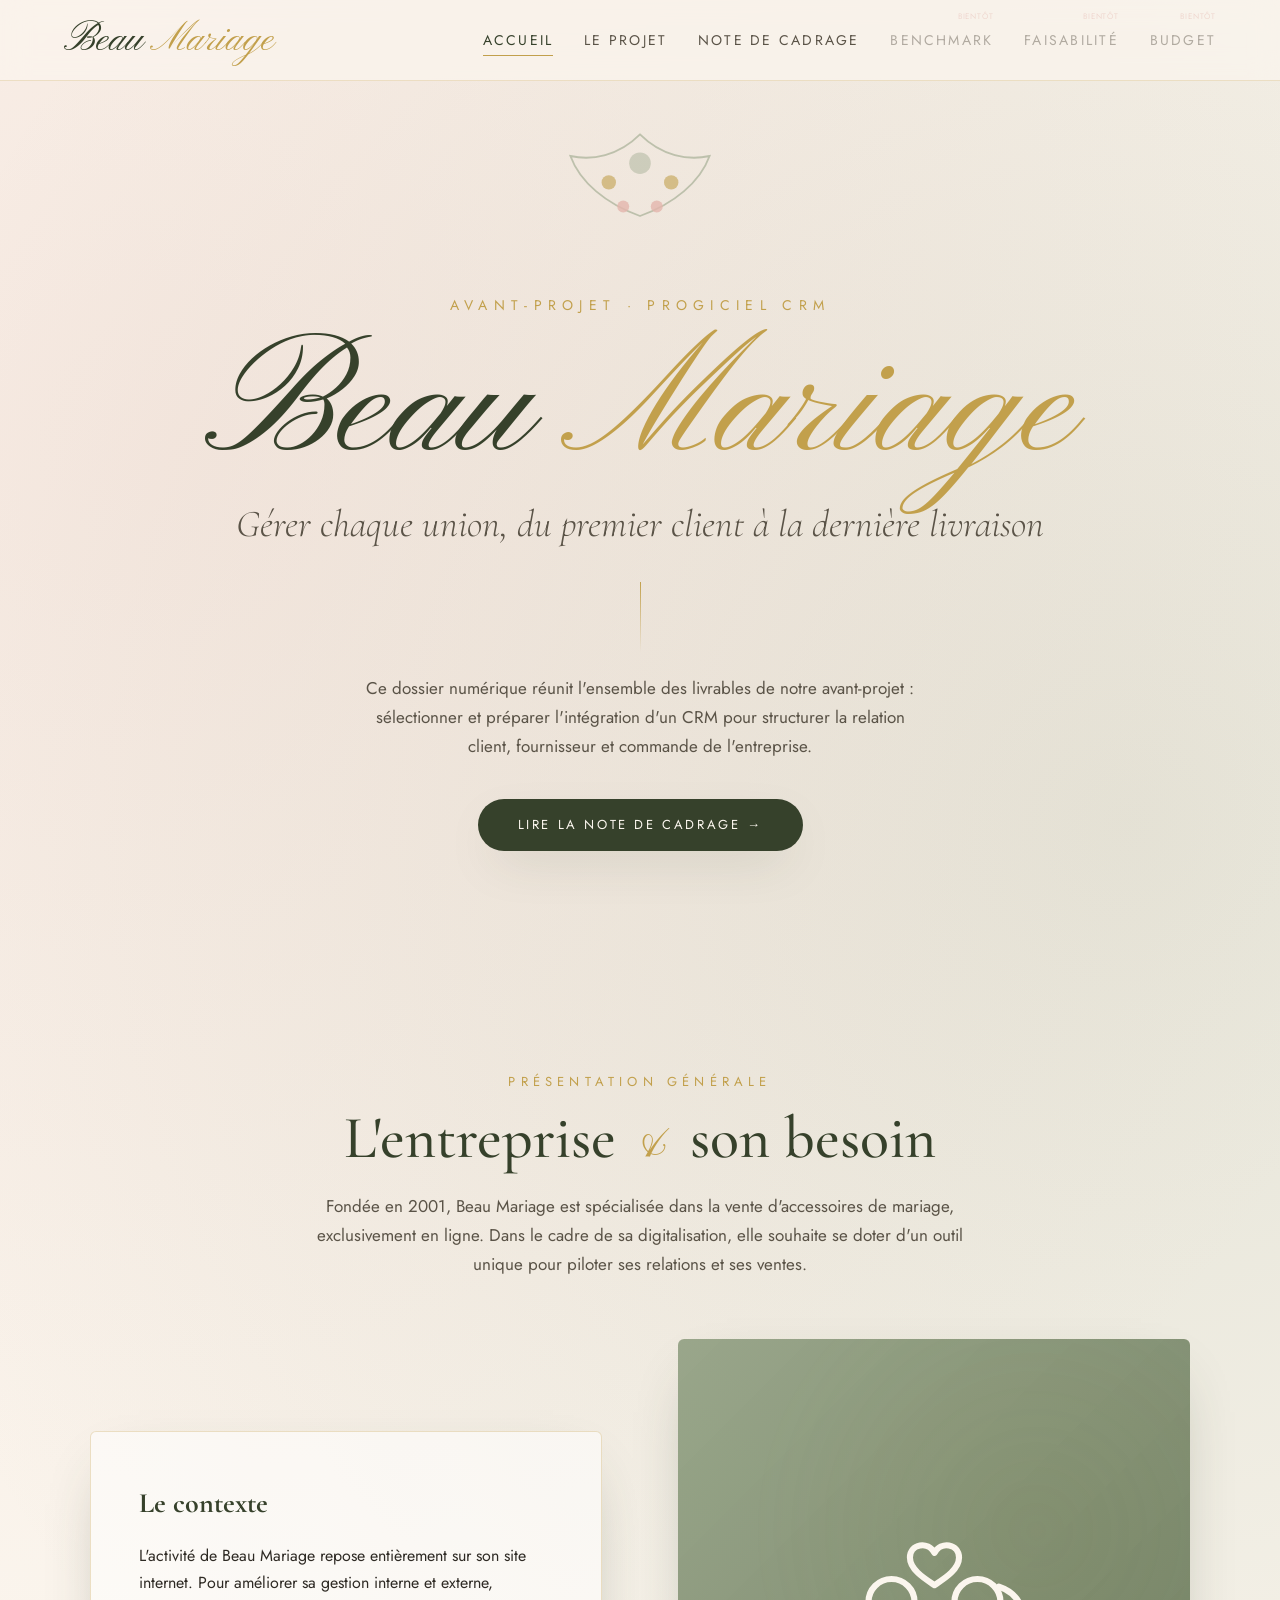
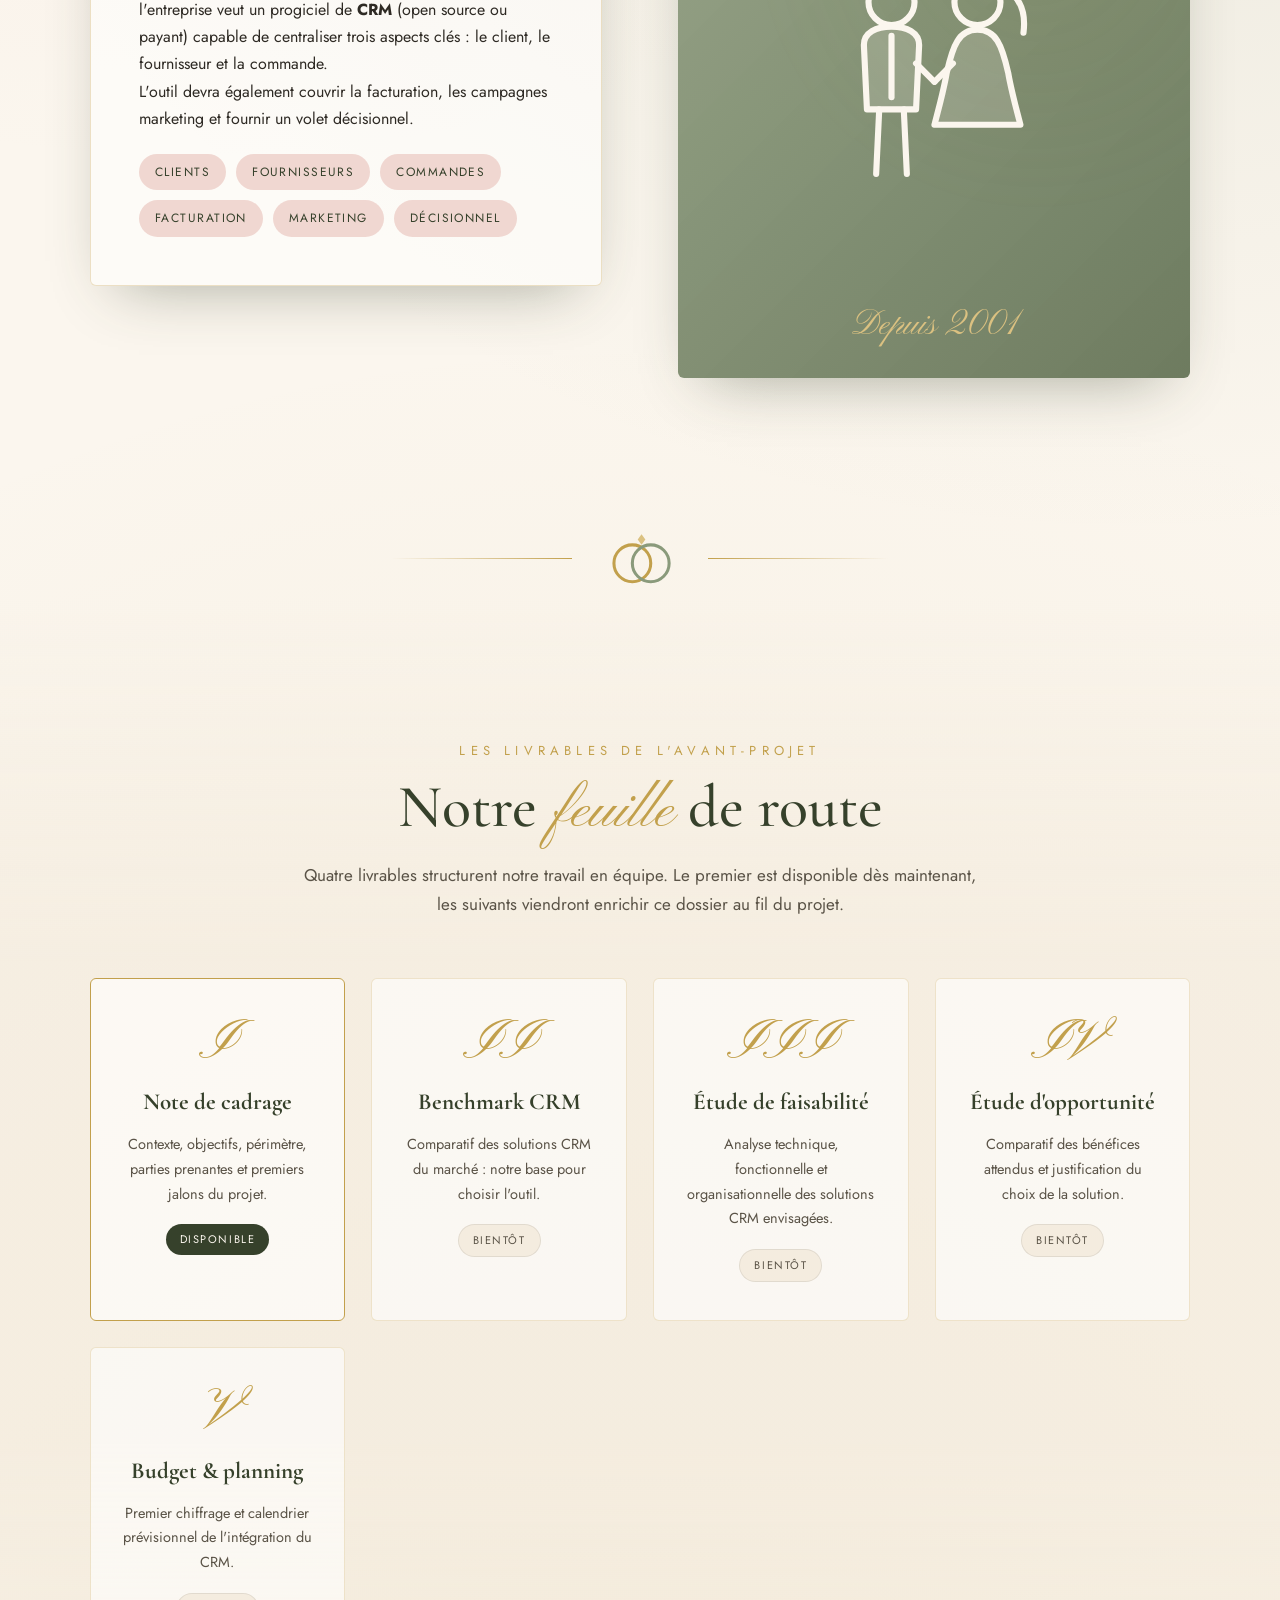
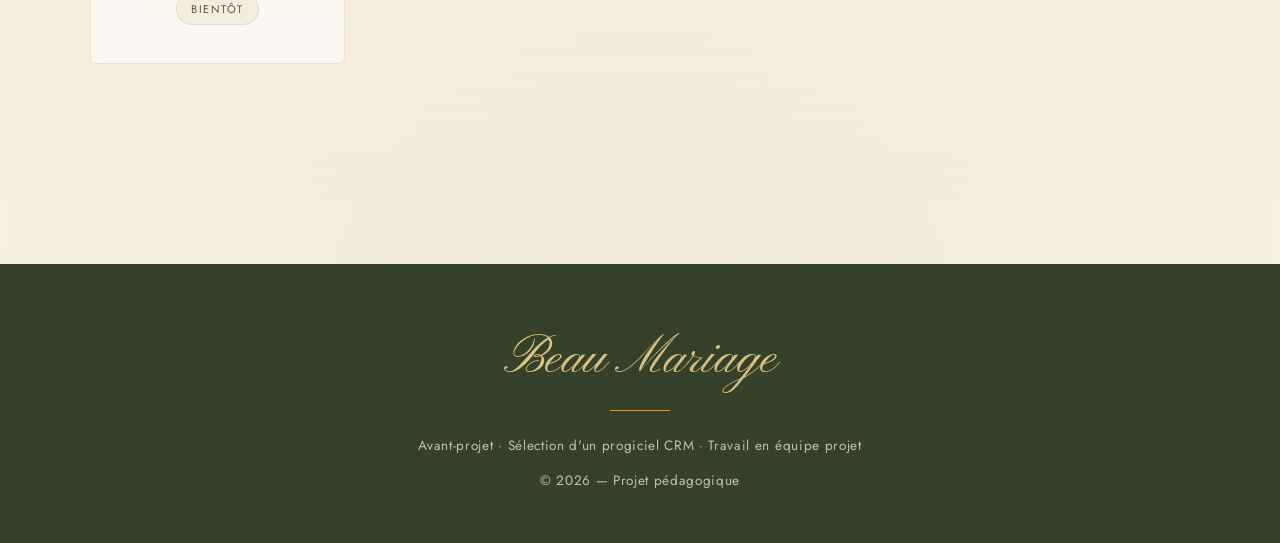
==== index.html @ cc1f0c51 "Update index.html" ====
<!DOCTYPE html>
<html lang="fr">
<head>
  <meta charset="UTF-8">
  <meta name="viewport" content="width=device-width, initial-scale=1.0">
  <title>Beau Mariage — Avant-projet CRM</title>
  <meta name="description" content="Avant-projet : sélection d'un progiciel CRM pour Beau Mariage, entreprise de vente d'accessoires de mariage.">

  <!-- Polices -->
  <link rel="preconnect" href="https://fonts.googleapis.com">
  <link rel="preconnect" href="https://fonts.gstatic.com" crossorigin>
  <link href="https://fonts.googleapis.com/css2?family=Cormorant+Garamond:ital,wght@0,400;0,500;1,300;1,400&family=Jost:wght@300;400;500&family=Pinyon+Script&display=swap" rel="stylesheet">

  <script>document.documentElement.className="js";</script>
  <link rel="stylesheet" href="style.css">
</head>
<body>

  <!-- Pétales animés -->
  <div id="petals" aria-hidden="true"></div>

  <!-- Navigation -->
  <nav class="nav">
    <a href="index.html" class="nav__logo">Beau <span>Mariage</span></a>
    <button class="nav__burger" aria-label="Menu"><span></span><span></span><span></span></button>
    <ul class="nav__links">
      <li><a href="index.html" class="is-active">Accueil</a></li>
      <li><a href="#projet">Le projet</a></li>
      <li><a href="note-de-cadrage.html">Note de cadrage</a></li>
      <li><a href="#" class="soon">Benchmark</a></li>
      <li><a href="#" class="soon">Faisabilité</a></li>
      <li><a href="#" class="soon">Budget</a></li>
    </ul>
  </nav>

  <!-- HERO -->
  <header class="hero">
    <!-- Couronne florale décorative -->
    <svg class="hero__ornament reveal-up" style="animation-delay:.05s" viewBox="0 0 200 120" fill="none" xmlns="http://www.w3.org/2000/svg" aria-hidden="true">
      <path d="M100 12c-18 18-40 22-58 18 8 22 30 40 58 50 28-10 50-28 58-50-18 4-40 0-58-18Z" stroke="currentColor" stroke-width="1.5" fill="none" opacity=".5"/>
      <circle cx="100" cy="36" r="9" fill="currentColor" opacity=".35"/>
      <circle cx="74" cy="52" r="6" fill="#C2A04C" opacity=".6"/>
      <circle cx="126" cy="52" r="6" fill="#C2A04C" opacity=".6"/>
      <circle cx="86" cy="72" r="5" fill="#E3B5AD" opacity=".8"/>
      <circle cx="114" cy="72" r="5" fill="#E3B5AD" opacity=".8"/>
    </svg>

    <p class="hero__eyebrow reveal-up" style="animation-delay:.15s">Avant-projet · Progiciel CRM</p>
    <h1 class="hero__title reveal-up" style="animation-delay:.25s">Beau <em>Mariage</em></h1>
    <p class="hero__sub reveal-up" style="animation-delay:.4s">Gérer chaque union, du premier client à la dernière livraison</p>
    <div class="hero__line reveal-up" style="animation-delay:.5s"></div>
    <p class="hero__desc reveal-up" style="animation-delay:.6s">
      Ce dossier numérique réunit l'ensemble des livrables de notre avant-projet : sélectionner et préparer
      l'intégration d'un CRM pour structurer la relation client, fournisseur et commande de l'entreprise.
    </p>
    <a href="note-de-cadrage.html" class="hero__cta reveal-up" style="animation-delay:.72s">Lire la note de cadrage →</a>
  </header>

  <!-- LE PROJET -->
  <section class="section" id="projet">
    <p class="section__label fade">Présentation générale</p>
    <h2 class="section__title fade">L'entreprise <em>&amp;</em> son besoin</h2>
    <p class="section__intro fade">
      Fondée en 2001, Beau Mariage est spécialisée dans la vente d'accessoires de mariage,
      exclusivement en ligne. Dans le cadre de sa digitalisation, elle souhaite se doter d'un outil
      unique pour piloter ses relations et ses ventes.
    </p>

    <div class="about">
      <div class="about__card fade">
        <h3>Le contexte</h3>
        <p>
          L'activité de Beau Mariage repose entièrement sur son site internet. Pour améliorer sa gestion
          interne et externe, l'entreprise veut un progiciel de <strong>CRM</strong> (open source ou payant)
          capable de centraliser trois aspects clés : le client, le fournisseur et la commande.
        </p>
        <p>
          L'outil devra également couvrir la facturation, les campagnes marketing et fournir un volet décisionnel.
        </p>
        <div class="about__pills">
          <span>Clients</span><span>Fournisseurs</span><span>Commandes</span>
          <span>Facturation</span><span>Marketing</span><span>Décisionnel</span>
        </div>
      </div>

      <div class="about__figure fade" aria-hidden="true">
       <svg class="couple" viewBox="0 0 100 95" xmlns="http://www.w3.org/2000/svg">
          <path d="M50 13c-2-4-8-3-8 1.5 0 4 5 7 8 9 3-2 8-5 8-9C58 10 52 9 50 13Z"/>
          <circle cx="36" cy="29" r="7.5"/>
          <path class="fillw" d="M27 43c0-4 4-6 9-6s9 2 9 6l-1 21H28Z"/>
          <path d="M27 43c0-4 4-6 9-6s9 2 9 6l-1 21H28Z"/>
          <line x1="36" y1="40" x2="36" y2="60"/>
          <line x1="32" y1="64" x2="31" y2="85"/>
          <line x1="40" y1="64" x2="41" y2="85"/>
          <line x1="44" y1="49" x2="50" y2="55"/>
          <circle cx="64" cy="29" r="7.5"/>
          <path class="fillw" d="M64 38c-6 0-8 5-10 14-1 6-3 13-4 17h28c-1-4-3-11-4-17-2-9-4-14-10-14Z"/>
          <path d="M64 38c-6 0-8 5-10 14-1 6-3 13-4 17h28c-1-4-3-11-4-17-2-9-4-14-10-14Z"/>
          <path d="M71 24c6 2 9 7 8 15"/>
          <line x1="56" y1="49" x2="50" y2="55"/>
        </svg>
      </div>
    </div>
  </section>
  
<!-- Séparateur alliances -->
  <div class="divider-rings" aria-hidden="true">
    <svg class="rings" viewBox="0 0 120 80" xmlns="http://www.w3.org/2000/svg">
      <circle class="ring" cx="50" cy="46" r="24"/>
      <circle class="ring ring--2" cx="74" cy="46" r="24"/>
      <path class="gem" d="M62 8l5 7-5 7-5-7z"/>
      <path class="sparkle" d="M30 18l1.5 4 4 1.5-4 1.5-1.5 4-1.5-4-4-1.5 4-1.5z"/>
      <path class="sparkle sparkle--b" d="M96 24l1.2 3 3 1.2-3 1.2-1.2 3-1.2-3-3-1.2 3-1.2z"/>
    </svg>
  </div>
  
  <!-- LIVRABLES -->
  <section class="section section--tint" id="livrables">
    <p class="section__label fade">Les livrables de l'avant-projet</p>
    <h2 class="section__title fade">Notre <em>feuille</em> de route</h2>
    <p class="section__intro fade">
      Quatre livrables structurent notre travail en équipe. Le premier est disponible dès maintenant,
      les suivants viendront enrichir ce dossier au fil du projet.
    </p>

    <div class="deliverables">
      <article class="card card--ready fade">
        <div class="card__num">I</div>
        <h3>Note de cadrage</h3>
        <p>Contexte, objectifs, périmètre, parties prenantes et premiers jalons du projet.</p>
        <span class="card__badge card__badge--ready">Disponible</span>
        <a href="note-de-cadrage.html" class="card__link" aria-label="Ouvrir la note de cadrage"></a>
      </article>

      <article class="card fade">
        <div class="card__num">II</div>
        <h3>Benchmark CRM</h3>
        <p>Comparatif des solutions CRM du marché : notre base pour choisir l'outil.</p>
        <span class="card__badge card__badge--soon">Bientôt</span>
      </article>
      
      <article class="card fade">
        <div class="card__num">III</div>
        <h3>Étude de faisabilité</h3>
        <p>Analyse technique, fonctionnelle et organisationnelle des solutions CRM envisagées.</p>
        <span class="card__badge card__badge--soon">Bientôt</span>
      </article>

      <article class="card fade">
        <div class="card__num">IV</div>
        <h3>Étude d'opportunité</h3>
        <p>Comparatif des bénéfices attendus et justification du choix de la solution.</p>
        <span class="card__badge card__badge--soon">Bientôt</span>
      </article>

      <article class="card fade">
        <div class="card__num">V</div>
        <h3>Budget &amp; planning</h3>
        <p>Premier chiffrage et calendrier prévisionnel de l'intégration du CRM.</p>
        <span class="card__badge card__badge--soon">Bientôt</span>
      </article>
    </div>
  </section>

  <!-- FOOTER -->
  <footer class="footer">
    <div class="footer__logo">Beau Mariage</div>
    <div class="footer__divider"></div>
    <p>Avant-projet · Sélection d'un progiciel CRM · Travail en équipe projet</p>
    <p>© 2026 — Projet pédagogique</p>
  </footer>

  <script src="script.js"></script>
</body>
</html>
---- style.css ----
/* =====================================================================
   BEAU MARIAGE — Feuille de style partagée
   Thème : floral, chic, raffiné
   ===================================================================== */

:root {
  /* Palette */
  --ivory:        #FBF6EE;
  --ivory-deep:   #F4ECDF;
  --sage:         #8A9A7B;
  --sage-deep:    #5E6E50;
  --sage-dark:    #36412B;
  --blush:        #E3B5AD;
  --blush-soft:   #F0D7D1;
  --gold:         #C2A04C;
  --gold-light:   #DBC181;
  --ink:          #2E2A24;
  --ink-soft:     #5A5347;

  /* Typo */
  --font-display: 'Cormorant Garamond', Georgia, serif;
  --font-script:  'Pinyon Script', cursive;
  --font-body:    'Jost', 'Trebuchet MS', sans-serif;

  --shadow-soft:  0 18px 50px -20px rgba(54, 65, 43, 0.35);
  --shadow-card:  0 24px 60px -28px rgba(54, 65, 43, 0.45);
}

* { margin: 0; padding: 0; box-sizing: border-box; }

html { scroll-behavior: smooth; }

body {
  font-family: var(--font-body);
  color: var(--ink);
  background-color: var(--ivory);
  background-image:
    radial-gradient(circle at 15% 12%, rgba(227, 181, 173, 0.22), transparent 38%),
    radial-gradient(circle at 88% 22%, rgba(138, 154, 123, 0.20), transparent 42%),
    radial-gradient(circle at 50% 95%, rgba(194, 160, 76, 0.14), transparent 45%);
  line-height: 1.7;
  overflow-x: hidden;
}

/* ---- Pétales qui tombent ---- */
#petals {
  position: fixed;
  inset: 0;
  pointer-events: none;
  z-index: 1;
  overflow: hidden;
}
.petal {
  position: absolute;
  top: -8vh;
  width: 18px;
  height: 18px;
  background: var(--blush);
  border-radius: 0 100% 0 100%;
  opacity: 0;
  animation: fall linear infinite;
}
.petal:nth-child(even) { background: var(--gold-light); }
.petal:nth-child(3n)   { background: var(--blush-soft); width: 13px; height: 13px; }
.petal:nth-child(4n)   { background: var(--sage); border-radius: 50% 0 50% 50%; }

@keyframes fall {
  0%   { transform: translateY(0) translateX(0) rotate(0deg); opacity: 0; }
  10%  { opacity: 0.9; }
  90%  { opacity: 0.9; }
  100% { transform: translateY(112vh) translateX(120px) rotate(540deg); opacity: 0; }
}

/* =====================================================================
   NAVIGATION
   ===================================================================== */
.nav {
  position: fixed;
  top: 0; left: 0; right: 0;
  z-index: 100;
  display: flex;
  align-items: center;
  justify-content: space-between;
  padding: 20px clamp(20px, 5vw, 70px);
  background: rgba(251, 246, 238, 0.7);
  backdrop-filter: blur(14px);
  -webkit-backdrop-filter: blur(14px);
  border-bottom: 1px solid rgba(194, 160, 76, 0.25);
  transition: padding .35s ease, background .35s ease;
}
.nav.shrink { padding-top: 12px; padding-bottom: 12px; background: rgba(251, 246, 238, 0.92); }

.nav__logo {
  font-family: var(--font-script);
  font-size: clamp(28px, 3.4vw, 40px);
  color: var(--sage-dark);
  text-decoration: none;
  line-height: 1;
}
.nav__logo span { color: var(--gold); }

.nav__links { display: flex; gap: clamp(14px, 2.4vw, 38px); align-items: center; list-style: none; }
.nav__links a {
  font-family: var(--font-body);
  font-size: 14px;
  letter-spacing: 0.16em;
  text-transform: uppercase;
  color: var(--ink-soft);
  text-decoration: none;
  position: relative;
  padding: 6px 0;
  transition: color .3s ease;
}
.nav__links a::after {
  content: '';
  position: absolute; left: 0; bottom: 0;
  width: 0; height: 1.5px;
  background: var(--gold);
  transition: width .35s ease;
}
.nav__links a:hover { color: var(--sage-dark); }
.nav__links a:hover::after,
.nav__links a.is-active::after { width: 100%; }
.nav__links a.is-active { color: var(--sage-dark); }
.nav__links a.soon { opacity: 0.45; pointer-events: none; }
.nav__links a.soon::before {
  content: 'bientôt';
  position: absolute; top: -14px; right: 0;
  font-size: 8px; letter-spacing: .1em; color: var(--blush);
}

.nav__burger { display: none; background: none; border: 0; cursor: pointer; flex-direction: column; gap: 5px; }
.nav__burger span { width: 26px; height: 2px; background: var(--sage-dark); transition: .3s; }

/* =====================================================================
   HERO
   ===================================================================== */
.hero {
  position: relative;
  min-height: 100vh;
  display: flex;
  flex-direction: column;
  align-items: center;
  justify-content: center;
  text-align: center;
  padding: 120px 20px 80px;
  z-index: 2;
}
.hero__eyebrow {
  font-size: 14px;
  letter-spacing: 0.45em;
  text-transform: uppercase;
  color: var(--gold);
  margin-bottom: 18px;
}
.hero__title {
  font-family: var(--font-script);
  font-size: clamp(64px, 13vw, 180px);
  font-weight: 400;
  line-height: 0.9;
  color: var(--sage-dark);
}
.hero__title em { color: var(--gold); font-style: normal; }
.hero__sub {
  font-family: var(--font-display);
  font-size: clamp(22px, 3vw, 38px);
  font-weight: 300;
  font-style: italic;
  color: var(--ink-soft);
  margin-top: 6px;
}
.hero__line {
  width: 1px; height: 70px;
  margin: 26px auto 22px;
  background: linear-gradient(var(--gold), transparent);
}
.hero__desc {
  max-width: 560px;
  font-size: 17px;
  color: var(--ink-soft);
}
.hero__cta {
  display: inline-flex;
  align-items: center;
  gap: 12px;
  margin-top: 38px;
  padding: 15px 40px;
  font-family: var(--font-body);
  font-size: 13px;
  letter-spacing: 0.2em;
  text-transform: uppercase;
  color: var(--ivory);
  background: var(--sage-dark);
  text-decoration: none;
  border-radius: 50px;
  box-shadow: var(--shadow-soft);
  transition: transform .35s ease, background .35s ease;
}
.hero__cta:hover { transform: translateY(-3px); background: var(--gold); }

/* Ornement floral SVG dans le hero */
.hero__ornament { width: clamp(140px, 22vw, 240px); margin-bottom: 30px; color: var(--sage); }

/* Animation d'entrée */
.reveal-up { opacity: 0; transform: translateY(28px); animation: revealUp .9s cubic-bezier(.2,.7,.2,1) forwards; }
@keyframes revealUp { to { opacity: 1; transform: none; } }

/* =====================================================================
   SECTIONS GÉNÉRIQUES
   ===================================================================== */
.section { position: relative; z-index: 2; padding: clamp(70px, 11vw, 140px) clamp(22px, 7vw, 110px); }
.section--tint { background: linear-gradient(180deg, transparent, rgba(244,236,223,.7) 30%, rgba(244,236,223,.7) 70%, transparent); }

.section__label {
  font-size: 13px; letter-spacing: 0.4em; text-transform: uppercase;
  color: var(--gold); text-align: center; margin-bottom: 12px;
}
.section__title {
  font-family: var(--font-display);
  font-weight: 500;
  font-size: clamp(34px, 5.5vw, 60px);
  text-align: center;
  color: var(--sage-dark);
  line-height: 1.1;
  margin-bottom: 16px;
}
.section__title em { font-family: var(--font-script); color: var(--gold); font-style: normal; font-weight: 400; }
.section__intro {
  max-width: 680px; margin: 0 auto 60px; text-align: center;
  font-size: 17px; color: var(--ink-soft);
}

/* Présentation : deux colonnes */
.about {
  display: grid;
  grid-template-columns: 1fr 1fr;
  gap: clamp(30px, 6vw, 80px);
  align-items: center;
  max-width: 1100px; margin: 0 auto;
}
.about__card {
  background: rgba(255,255,255,0.55);
  border: 1px solid rgba(194,160,76,.3);
  border-radius: 6px;
  padding: clamp(28px, 4vw, 48px);
  box-shadow: var(--shadow-card);
}
.about__card h3 { font-family: var(--font-display); font-size: 28px; color: var(--sage-dark); margin-bottom: 14px; }
.about__pills { display: flex; flex-wrap: wrap; gap: 10px; margin-top: 22px; }
.about__pills span {
  font-size: 12px; letter-spacing: .12em; text-transform: uppercase;
  padding: 8px 16px; border-radius: 50px;
  background: var(--blush-soft); color: var(--sage-dark);
}
.about__figure {
  position: relative;
  aspect-ratio: 4/5;
  border-radius: 6px;
  background:
    linear-gradient(135deg, rgba(138,154,123,.85), rgba(94,110,80,.9)),
    radial-gradient(circle at 70% 30%, rgba(219,193,129,.5), transparent 50%);
  display: flex; align-items: center; justify-content: center;
  box-shadow: var(--shadow-card);
  overflow: hidden;
}
.about__figure svg { width: 60%; color: rgba(251,246,238,.92); }
.about__figure::after {
  content: 'Depuis 2001';
  position: absolute; bottom: 22px; left: 0; right: 0; text-align: center;
  font-family: var(--font-script); font-size: 34px; color: var(--gold-light);
}

/* Cartes livrables */
.deliverables {
  display: grid;
  grid-template-columns: repeat(auto-fit, minmax(240px, 1fr));
  gap: 26px;
  max-width: 1150px; margin: 0 auto;
}
.card {
  position: relative;
  background: rgba(255,255,255,0.6);
  border: 1px solid rgba(194,160,76,.25);
  border-radius: 6px;
  padding: 38px 30px;
  text-align: center;
  transition: transform .4s cubic-bezier(.2,.7,.2,1), box-shadow .4s ease;
  overflow: hidden;
}
.card::before {
  content: '';
  position: absolute; inset: 0;
  background: linear-gradient(160deg, rgba(227,181,173,.18), transparent 60%);
  opacity: 0; transition: opacity .4s ease;
}
.card:hover { transform: translateY(-8px); box-shadow: var(--shadow-card); }
.card:hover::before { opacity: 1; }
.card__num {
  font-family: var(--font-script);
  font-size: 56px; color: var(--gold); line-height: 1; margin-bottom: 10px;
}
.card h3 { font-family: var(--font-display); font-size: 23px; color: var(--sage-dark); margin-bottom: 10px; position: relative; }
.card p { font-size: 14.5px; color: var(--ink-soft); position: relative; }
.card__badge {
  display: inline-block; margin-top: 18px;
  font-size: 11px; letter-spacing: .14em; text-transform: uppercase;
  padding: 6px 14px; border-radius: 50px; position: relative;
}
.card__badge--ready { background: var(--sage-dark); color: var(--ivory); }
.card__badge--soon  { background: var(--ivory-deep); color: var(--ink-soft); border: 1px solid rgba(0,0,0,.08); }
.card--ready { border-color: var(--gold); }
.card__link { position: absolute; inset: 0; z-index: 3; }

/* =====================================================================
   PAGE NOTE DE CADRAGE
   ===================================================================== */
.page-hero {
  position: relative; z-index: 2;
  text-align: center;
  padding: 170px 20px 60px;
}
.page-hero__eyebrow { font-size: 13px; letter-spacing: .4em; text-transform: uppercase; color: var(--gold); margin-bottom: 14px; }
.page-hero__title { font-family: var(--font-display); font-weight: 500; font-size: clamp(40px, 7vw, 84px); color: var(--sage-dark); line-height: 1; }
.page-hero__title em { font-family: var(--font-script); color: var(--gold); font-style: normal; font-weight: 400; }
.page-hero__meta {
  display: flex; flex-wrap: wrap; justify-content: center; gap: 10px 26px;
  margin-top: 26px; font-size: 13px; letter-spacing: .08em; color: var(--ink-soft);
}
.page-hero__meta span strong { color: var(--sage-dark); font-weight: 600; }

.doc { max-width: 920px; margin: 0 auto; padding: 40px clamp(20px,5vw,40px) 60px; position: relative; z-index: 2; }

.block {
  background: rgba(255,255,255,0.62);
  border: 1px solid rgba(194,160,76,.22);
  border-left: 4px solid var(--gold);
  border-radius: 6px;
  padding: clamp(26px, 4vw, 44px);
  margin-bottom: 30px;
  box-shadow: var(--shadow-card);
}
.block__head { display: flex; align-items: baseline; gap: 16px; margin-bottom: 18px; }
.block__no {
  font-family: var(--font-script);
  font-size: 40px; color: var(--gold); line-height: 1; flex-shrink: 0;
}
.block__title { font-family: var(--font-display); font-size: clamp(26px, 3.4vw, 36px); color: var(--sage-dark); font-weight: 500; }
.block p { color: var(--ink-soft); margin-bottom: 14px; }
.block p:last-child { margin-bottom: 0; }
.block ul { list-style: none; margin: 6px 0 14px; }
.block li { position: relative; padding-left: 26px; margin-bottom: 9px; color: var(--ink-soft); }
.block li::before { content: '✦'; position: absolute; left: 0; color: var(--gold); font-size: 13px; top: 2px; }
.block strong { color: var(--sage-dark); }

/* Sous-grilles dans les blocs */
.grid2 { display: grid; grid-template-columns: 1fr 1fr; gap: 22px; margin-top: 6px; }
.subcard { background: rgba(244,236,223,.55); border-radius: 6px; padding: 20px 22px; }
.subcard h4 { font-family: var(--font-display); font-size: 20px; color: var(--sage-dark); margin-bottom: 10px; }
.subcard--in  { border-top: 3px solid var(--sage); }
.subcard--out { border-top: 3px solid var(--blush); }

/* Tableau des parties prenantes */
.who { display: grid; grid-template-columns: repeat(auto-fit, minmax(150px,1fr)); gap: 14px; margin-top: 8px; }
.who div { background: rgba(244,236,223,.55); border-radius: 6px; padding: 16px; text-align: center; }
.who div strong { display: block; font-family: var(--font-display); font-size: 18px; color: var(--sage-dark); margin-bottom: 4px; }
.who div span { font-size: 12.5px; color: var(--ink-soft); }
.who div.lead { background: var(--sage-dark); }
.who div.lead strong, .who div.lead span { color: var(--ivory); }

/* Timeline / jalons */
.timeline { position: relative; margin-top: 10px; padding-left: 28px; }
.timeline::before { content: ''; position: absolute; left: 7px; top: 6px; bottom: 6px; width: 2px; background: linear-gradient(var(--gold), var(--blush)); }
.timeline__item { position: relative; margin-bottom: 22px; }
.timeline__item::before { content: ''; position: absolute; left: -28px; top: 4px; width: 14px; height: 14px; border-radius: 50%; background: var(--ivory); border: 3px solid var(--gold); }
.timeline__item h4 { font-family: var(--font-display); font-size: 21px; color: var(--sage-dark); }
.timeline__item span { font-size: 12px; letter-spacing: .12em; text-transform: uppercase; color: var(--gold); }
.timeline__item p { margin: 4px 0 0; }

/* Tableau risques */
.risk { width: 100%; border-collapse: collapse; margin-top: 8px; font-size: 14.5px; }
.risk th, .risk td { text-align: left; padding: 13px 14px; border-bottom: 1px solid rgba(194,160,76,.25); color: var(--ink-soft); }
.risk th { font-family: var(--font-body); font-size: 12px; letter-spacing: .12em; text-transform: uppercase; color: var(--sage-dark); }
.risk tr:last-child td { border-bottom: 0; }
.tag { display: inline-block; font-size: 11px; padding: 3px 11px; border-radius: 50px; letter-spacing: .06em; }
.tag--h { background: var(--blush); color: #6b2f2a; }
.tag--m { background: var(--gold-light); color: #5c4710; }
.tag--l { background: #cfe0c2; color: var(--sage-dark); }

/* Scroll-reveal — masqué UNIQUEMENT si JavaScript est actif.
   Sans JS, le contenu reste visible (fallback de sécurité). */
.js .fade { opacity: 0; transform: translateY(34px); transition: opacity .8s ease, transform .8s cubic-bezier(.2,.7,.2,1); }
.js .fade.in { opacity: 1; transform: none; }

/* =====================================================================
   FOOTER
   ===================================================================== */
.footer {
  position: relative; z-index: 2;
  text-align: center;
  padding: 70px 20px 50px;
  background: var(--sage-dark);
  color: var(--ivory-deep);
  margin-top: 60px;
}
.footer__logo { font-family: var(--font-script); font-size: 52px; color: var(--gold-light); line-height: 1; }
.footer p { font-size: 13.5px; letter-spacing: .05em; margin-top: 12px; color: rgba(251,246,238,.7); }
.footer__divider { width: 60px; height: 1px; background: var(--gold); margin: 24px auto; }

/* =====================================================================
   RESPONSIVE
   ===================================================================== */
@media (max-width: 860px) {
  .nav__links {
    position: fixed; inset: 0 0 0 auto; width: min(78vw, 320px);
    flex-direction: column; justify-content: center; gap: 28px;
    background: var(--ivory); padding: 40px;
    transform: translateX(100%); transition: transform .4s ease;
    box-shadow: -20px 0 60px -30px rgba(0,0,0,.5);
  }
  .nav__links.open { transform: none; }
  .nav__burger { display: flex; z-index: 110; }
  .about { grid-template-columns: 1fr; }
  .grid2 { grid-template-columns: 1fr; }
  .risk { font-size: 13px; }
  .risk th, .risk td { padding: 10px 8px; }
}
/* ===== ILLUSTRATIONS MARIAGE (alliances + couple) ===== */
.rings { width: 120px; height: auto; display: block; }
.rings .ring { fill: none; stroke: var(--gold); stroke-width: 4; }
.rings .ring--2 { stroke: var(--sage); }
.rings .gem { fill: var(--gold-light); animation: gemPulse 2.4s ease-in-out infinite; transform-origin: center; }
.rings .sparkle { fill: var(--gold); opacity: 0; animation: sparkle 3s ease-in-out infinite; transform-origin: center; }
.rings .sparkle--b { animation-delay: 1.5s; }
@keyframes gemPulse { 0%,100% { opacity: .7; } 50% { opacity: 1; } }
@keyframes sparkle  { 0%,100% { opacity: 0; transform: scale(.4); } 50% { opacity: 1; transform: scale(1); } }

.divider-rings {
  display: flex; align-items: center; justify-content: center; gap: 22px;
  padding: 10px 20px; position: relative; z-index: 2;
}
.divider-rings::before, .divider-rings::after {
  content: ''; height: 1px; width: min(22vw, 180px);
  background: linear-gradient(90deg, transparent, var(--gold));
}
.divider-rings::after { background: linear-gradient(90deg, var(--gold), transparent); }
.divider-rings .rings { width: 92px; animation: floaty 4s ease-in-out infinite; }
@keyframes floaty { 0%,100% { transform: translateY(0); } 50% { transform: translateY(-8px); } }

.couple { width: 70%; }
.couple path, .couple circle, .couple line {
  stroke: var(--ivory); stroke-width: 2; fill: none;
  stroke-linecap: round; stroke-linejoin: round;
}
.couple .fillw { fill: rgba(251,246,238,.16); stroke: none; }
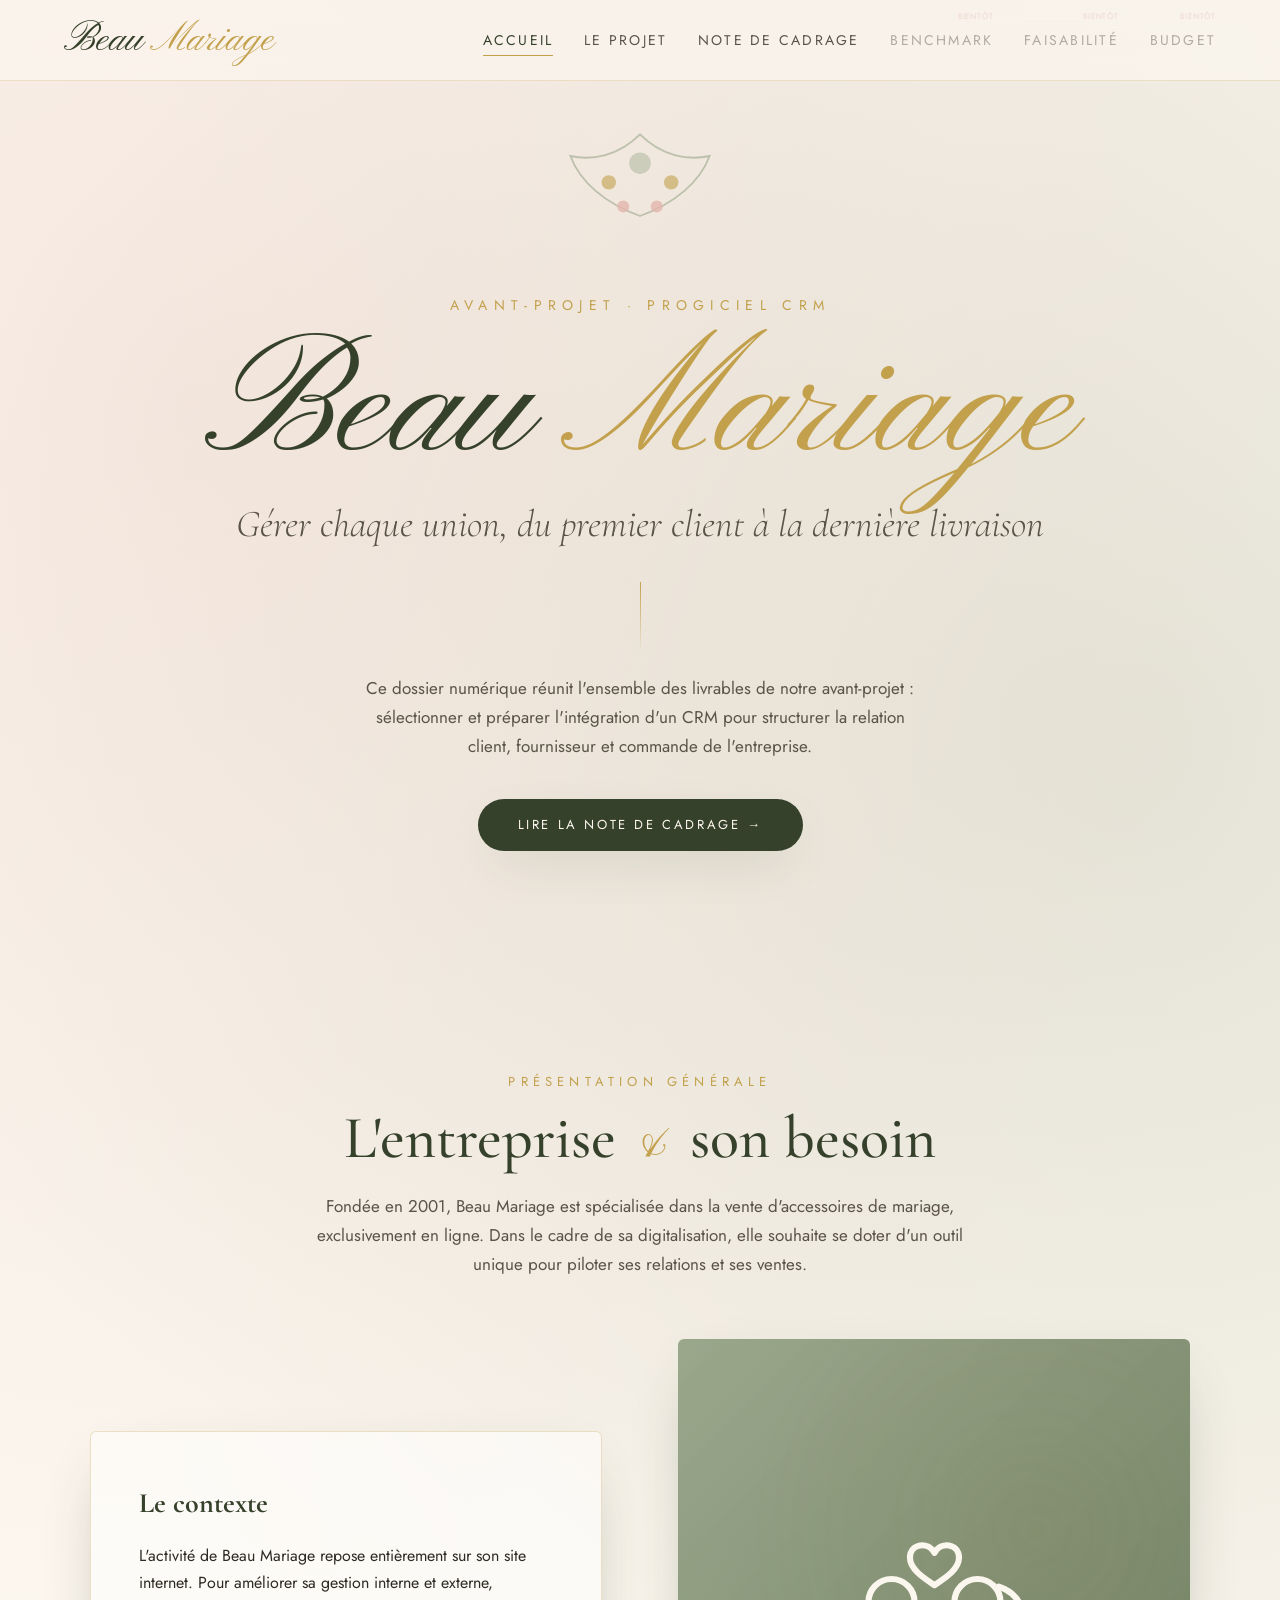
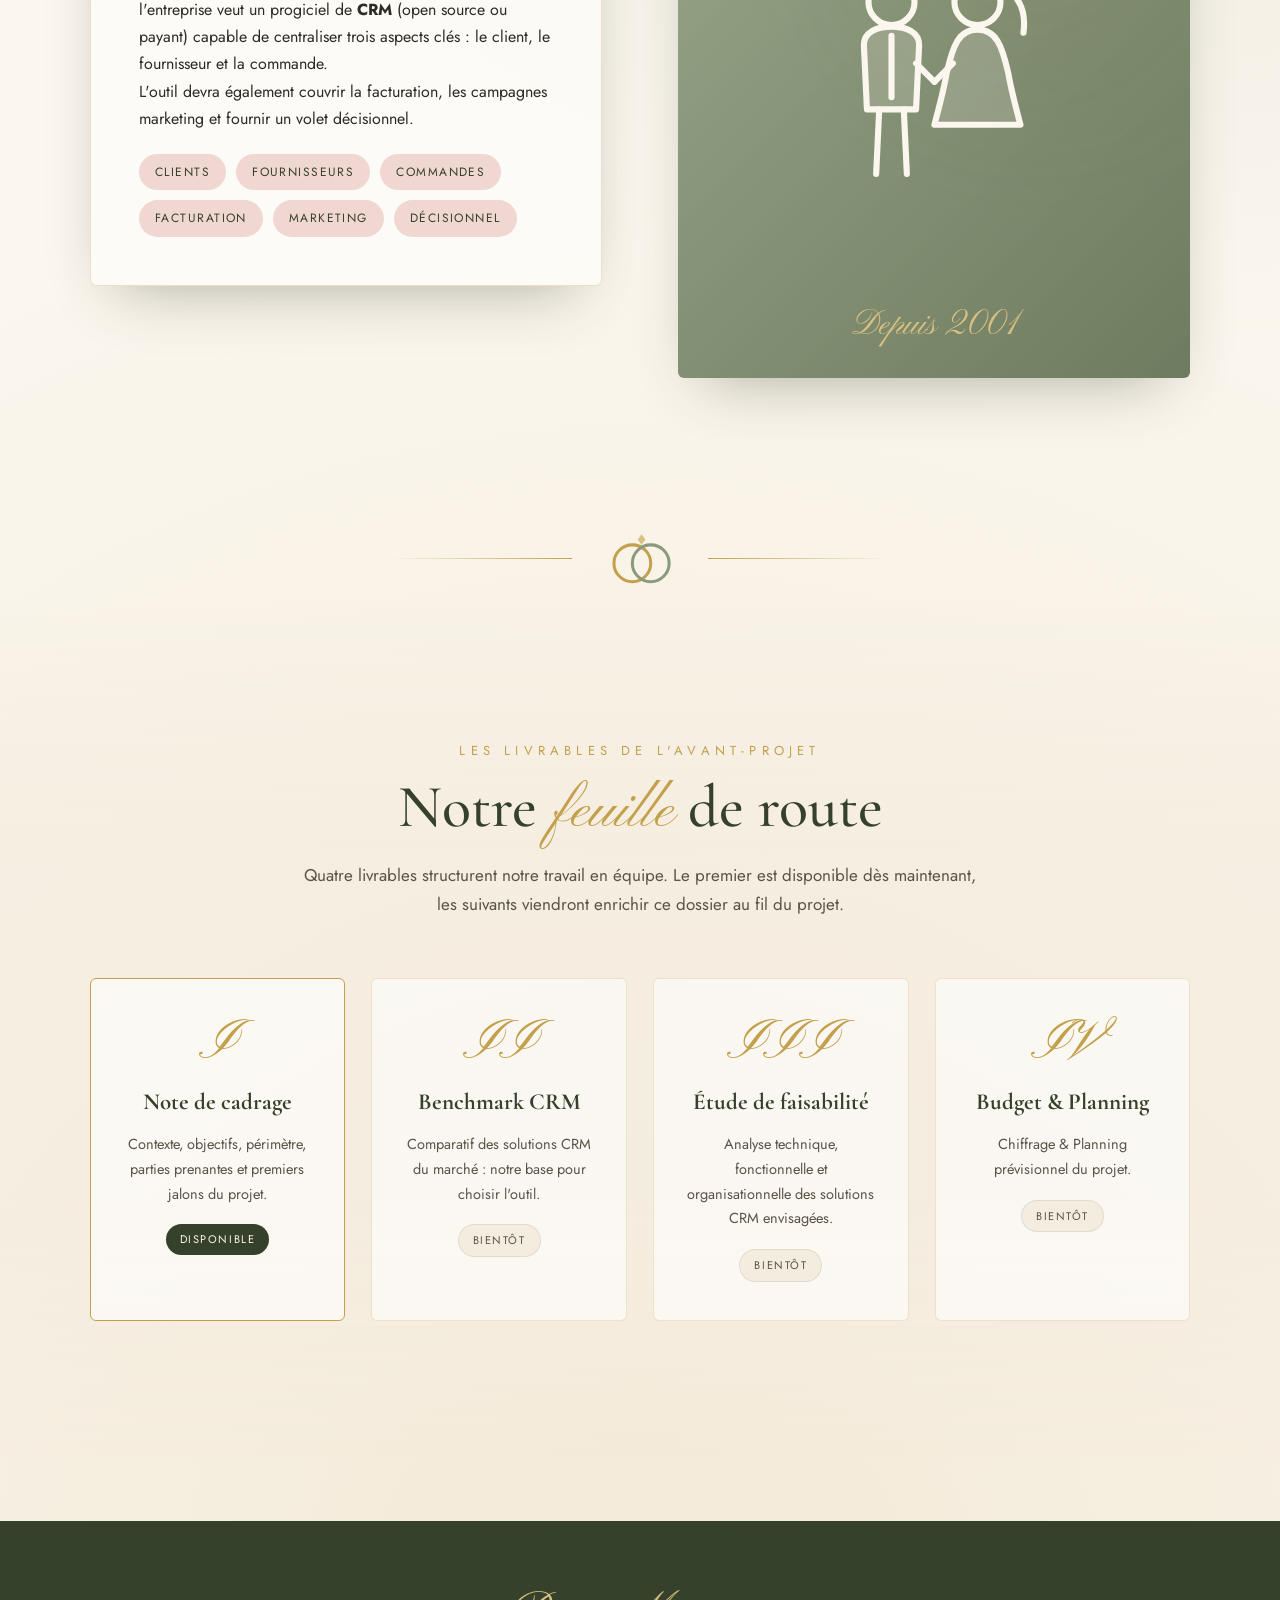
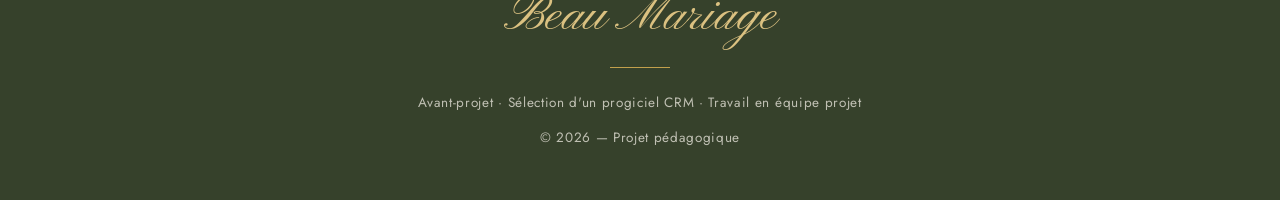
==== commit d06894c8: "Update index.html" ====
--- a/index.html
+++ b/index.html
@@ -148,17 +148,11 @@
 
       <article class="card fade">
         <div class="card__num">IV</div>
-        <h3>Étude d'opportunité</h3>
-        <p>Comparatif des bénéfices attendus et justification du choix de la solution.</p>
+        <h3>Budget & Planning </h3>
+        <p>Chiffrage & Planning prévisionnel du projet.</p>
         <span class="card__badge card__badge--soon">Bientôt</span>
       </article>
 
-      <article class="card fade">
-        <div class="card__num">V</div>
-        <h3>Budget &amp; planning</h3>
-        <p>Premier chiffrage et calendrier prévisionnel de l'intégration du CRM.</p>
-        <span class="card__badge card__badge--soon">Bientôt</span>
-      </article>
     </div>
   </section>
 
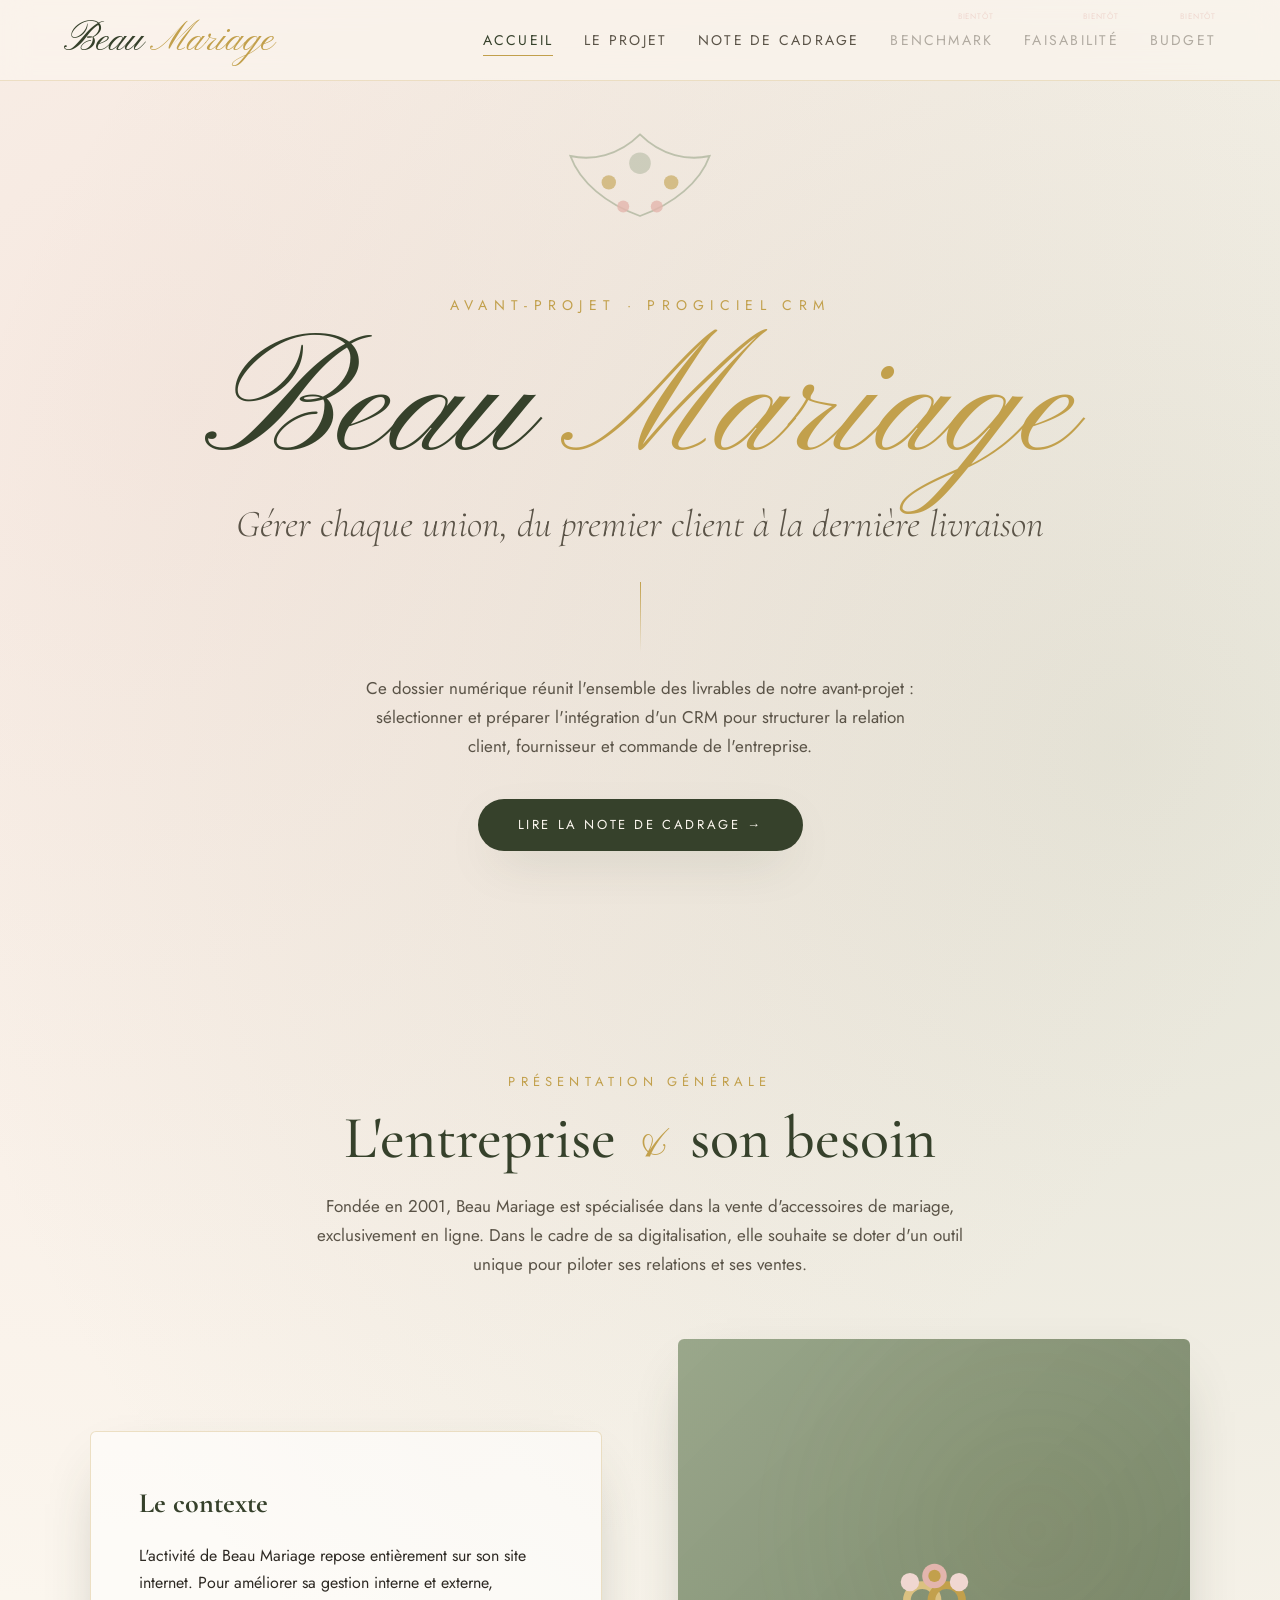
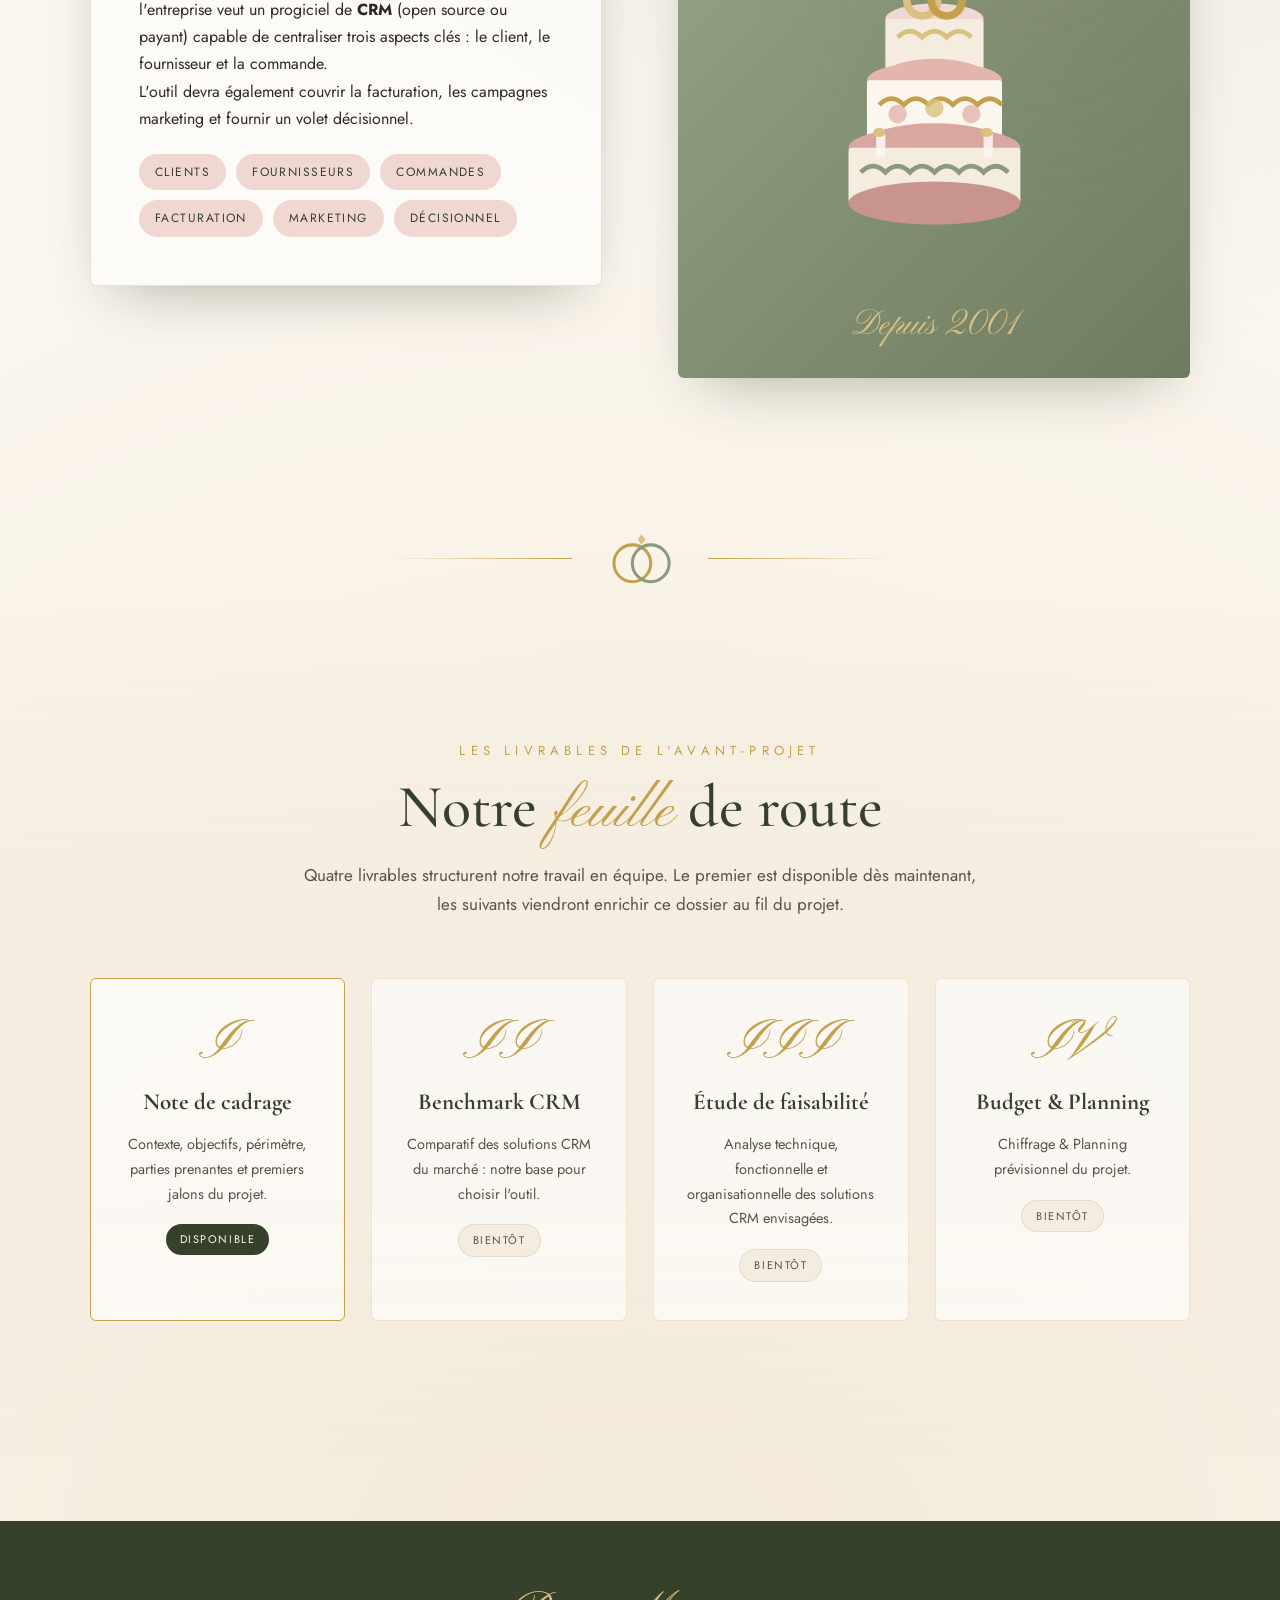
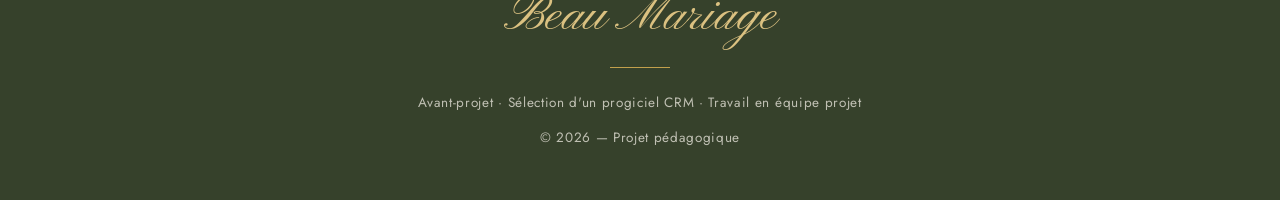
==== commit 1e7423ca: "Update index.html" ====
--- a/index.html
+++ b/index.html
@@ -84,20 +84,32 @@
       </div>
 
       <div class="about__figure fade" aria-hidden="true">
-       <svg class="couple" viewBox="0 0 100 95" xmlns="http://www.w3.org/2000/svg">
-          <path d="M50 13c-2-4-8-3-8 1.5 0 4 5 7 8 9 3-2 8-5 8-9C58 10 52 9 50 13Z"/>
-          <circle cx="36" cy="29" r="7.5"/>
-          <path class="fillw" d="M27 43c0-4 4-6 9-6s9 2 9 6l-1 21H28Z"/>
-          <path d="M27 43c0-4 4-6 9-6s9 2 9 6l-1 21H28Z"/>
-          <line x1="36" y1="40" x2="36" y2="60"/>
-          <line x1="32" y1="64" x2="31" y2="85"/>
-          <line x1="40" y1="64" x2="41" y2="85"/>
-          <line x1="44" y1="49" x2="50" y2="55"/>
-          <circle cx="64" cy="29" r="7.5"/>
-          <path class="fillw" d="M64 38c-6 0-8 5-10 14-1 6-3 13-4 17h28c-1-4-3-11-4-17-2-9-4-14-10-14Z"/>
-          <path d="M64 38c-6 0-8 5-10 14-1 6-3 13-4 17h28c-1-4-3-11-4-17-2-9-4-14-10-14Z"/>
-          <path d="M71 24c6 2 9 7 8 15"/>
-          <line x1="56" y1="49" x2="50" y2="55"/>
+       <svg viewBox="0 0 100 110" xmlns="http://www.w3.org/2000/svg">
+          <ellipse cx="50" cy="42" rx="16" ry="5" fill="#F0D7D1"/>
+          <rect x="34" y="42" width="32" height="18" rx="1" fill="#F4ECDF"/>
+          <ellipse cx="50" cy="60" rx="16" ry="5" fill="#E3B5AD"/>
+          <path d="M38 48 Q42 44 46 48 Q50 44 54 48 Q58 44 62 48" stroke="#DBC181" stroke-width="1.5" fill="none"/>
+          <ellipse cx="50" cy="62" rx="22" ry="6" fill="#E3B5AD"/>
+          <rect x="28" y="62" width="44" height="20" rx="1" fill="#FBF6EE"/>
+          <ellipse cx="50" cy="82" rx="22" ry="6" fill="#D9A7A0"/>
+          <path d="M32 70 Q36 66 40 70 Q44 66 48 70 Q52 66 56 70 Q60 66 64 70 Q68 66 72 70" stroke="#C2A04C" stroke-width="1.5" fill="none"/>
+          <circle cx="38" cy="73" r="3" fill="#E3B5AD" opacity=".8"/>
+          <circle cx="50" cy="71" r="3" fill="#DBC181" opacity=".8"/>
+          <circle cx="62" cy="73" r="3" fill="#E3B5AD" opacity=".8"/>
+          <ellipse cx="50" cy="84" rx="28" ry="7" fill="#D9A7A0"/>
+          <rect x="22" y="84" width="56" height="18" rx="1" fill="#F4ECDF"/>
+          <ellipse cx="50" cy="102" rx="28" ry="7" fill="#C8958E"/>
+          <path d="M26 92 Q30 88 34 92 Q38 88 42 92 Q46 88 50 92 Q54 88 58 92 Q62 88 66 92 Q70 88 74 92" stroke="#8A9A7B" stroke-width="1.5" fill="none"/>
+          <circle cx="46" cy="36" r="5" fill="none" stroke="#DBC181" stroke-width="2.5"/>
+          <circle cx="54" cy="36" r="5" fill="none" stroke="#C2A04C" stroke-width="2.5"/>
+          <circle cx="50" cy="28" r="4" fill="#E3B5AD"/>
+          <circle cx="50" cy="28" r="2" fill="#C2A04C"/>
+          <circle cx="42" cy="30" r="3" fill="#F0D7D1"/>
+          <circle cx="58" cy="30" r="3" fill="#F0D7D1"/>
+          <rect x="31" y="79" width="3" height="8" rx="1" fill="#FBF6EE" opacity=".9"/>
+          <rect x="66" y="79" width="3" height="8" rx="1" fill="#FBF6EE" opacity=".9"/>
+          <ellipse cx="32" cy="79" rx="2" ry="1.5" fill="#DBC181"/>
+          <ellipse cx="67" cy="79" rx="2" ry="1.5" fill="#DBC181"/>
         </svg>
       </div>
     </div>
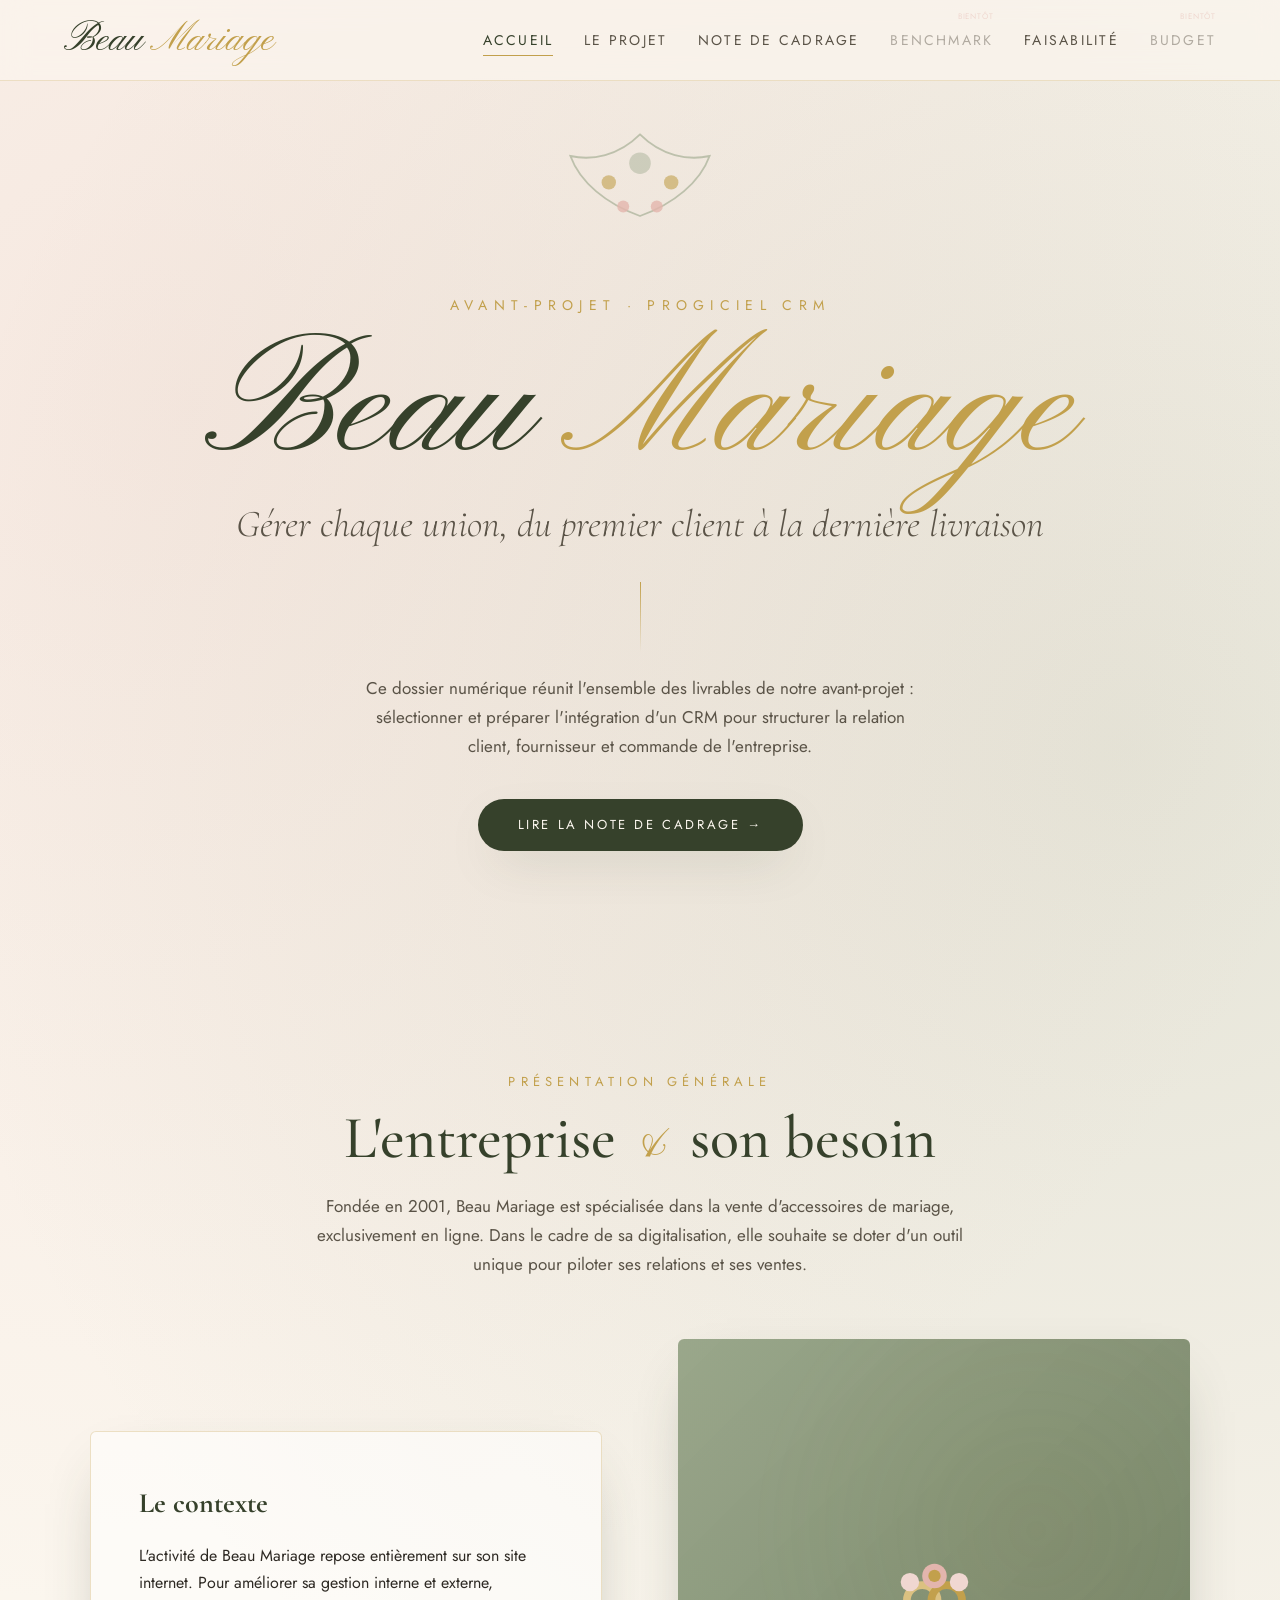
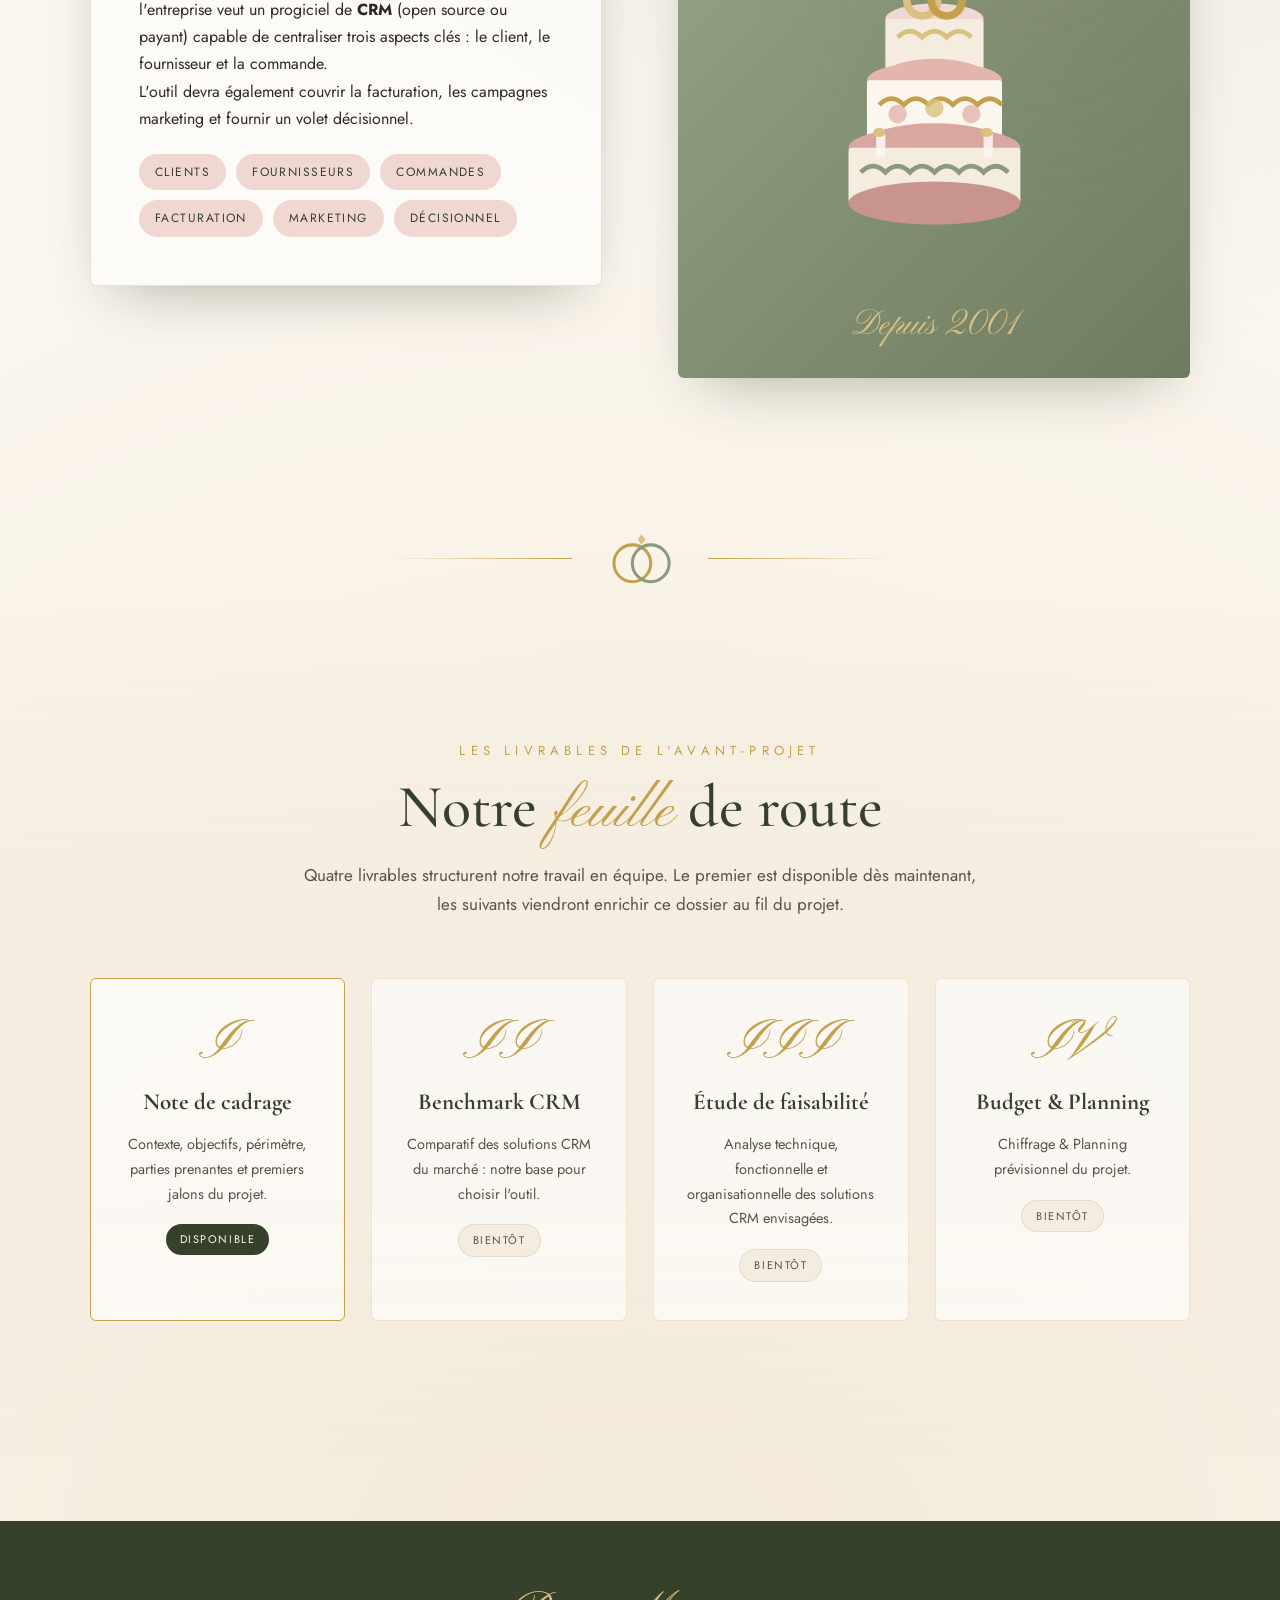
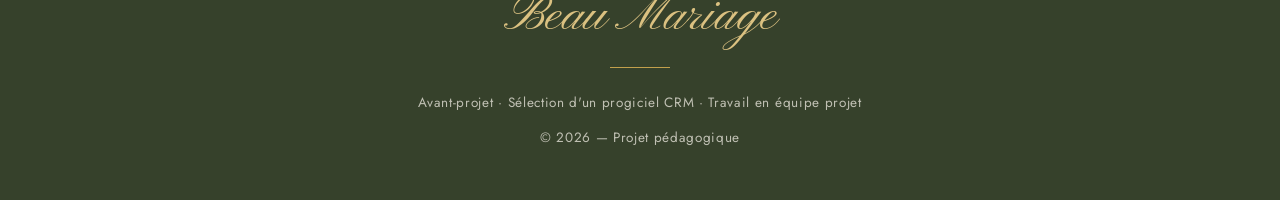
==== commit e6a0beb3: "Update index.html" ====
--- a/index.html
+++ b/index.html
@@ -28,7 +28,7 @@
       <li><a href="#projet">Le projet</a></li>
       <li><a href="note-de-cadrage.html">Note de cadrage</a></li>
       <li><a href="#" class="soon">Benchmark</a></li>
-      <li><a href="#" class="soon">Faisabilité</a></li>
+      <li><a href="etude-faisabilite.html">Faisabilité</a></li>
       <li><a href="#" class="soon">Budget</a></li>
     </ul>
   </nav>
--- a/style.css
+++ b/style.css
@@ -356,6 +356,7 @@
 .grid2 { display: grid; grid-template-columns: 1fr 1fr; gap: 22px; margin-top: 6px; }
 .subcard { background: rgba(244,236,223,.55); border-radius: 6px; padding: 20px 22px; }
 .subcard h4 { font-family: var(--font-display); font-size: 20px; color: var(--sage-dark); margin-bottom: 10px; }
+.subcard li { font-size: 13.5px; }
 .subcard--in  { border-top: 3px solid var(--sage); }
 .subcard--out { border-top: 3px solid var(--blush); }
 
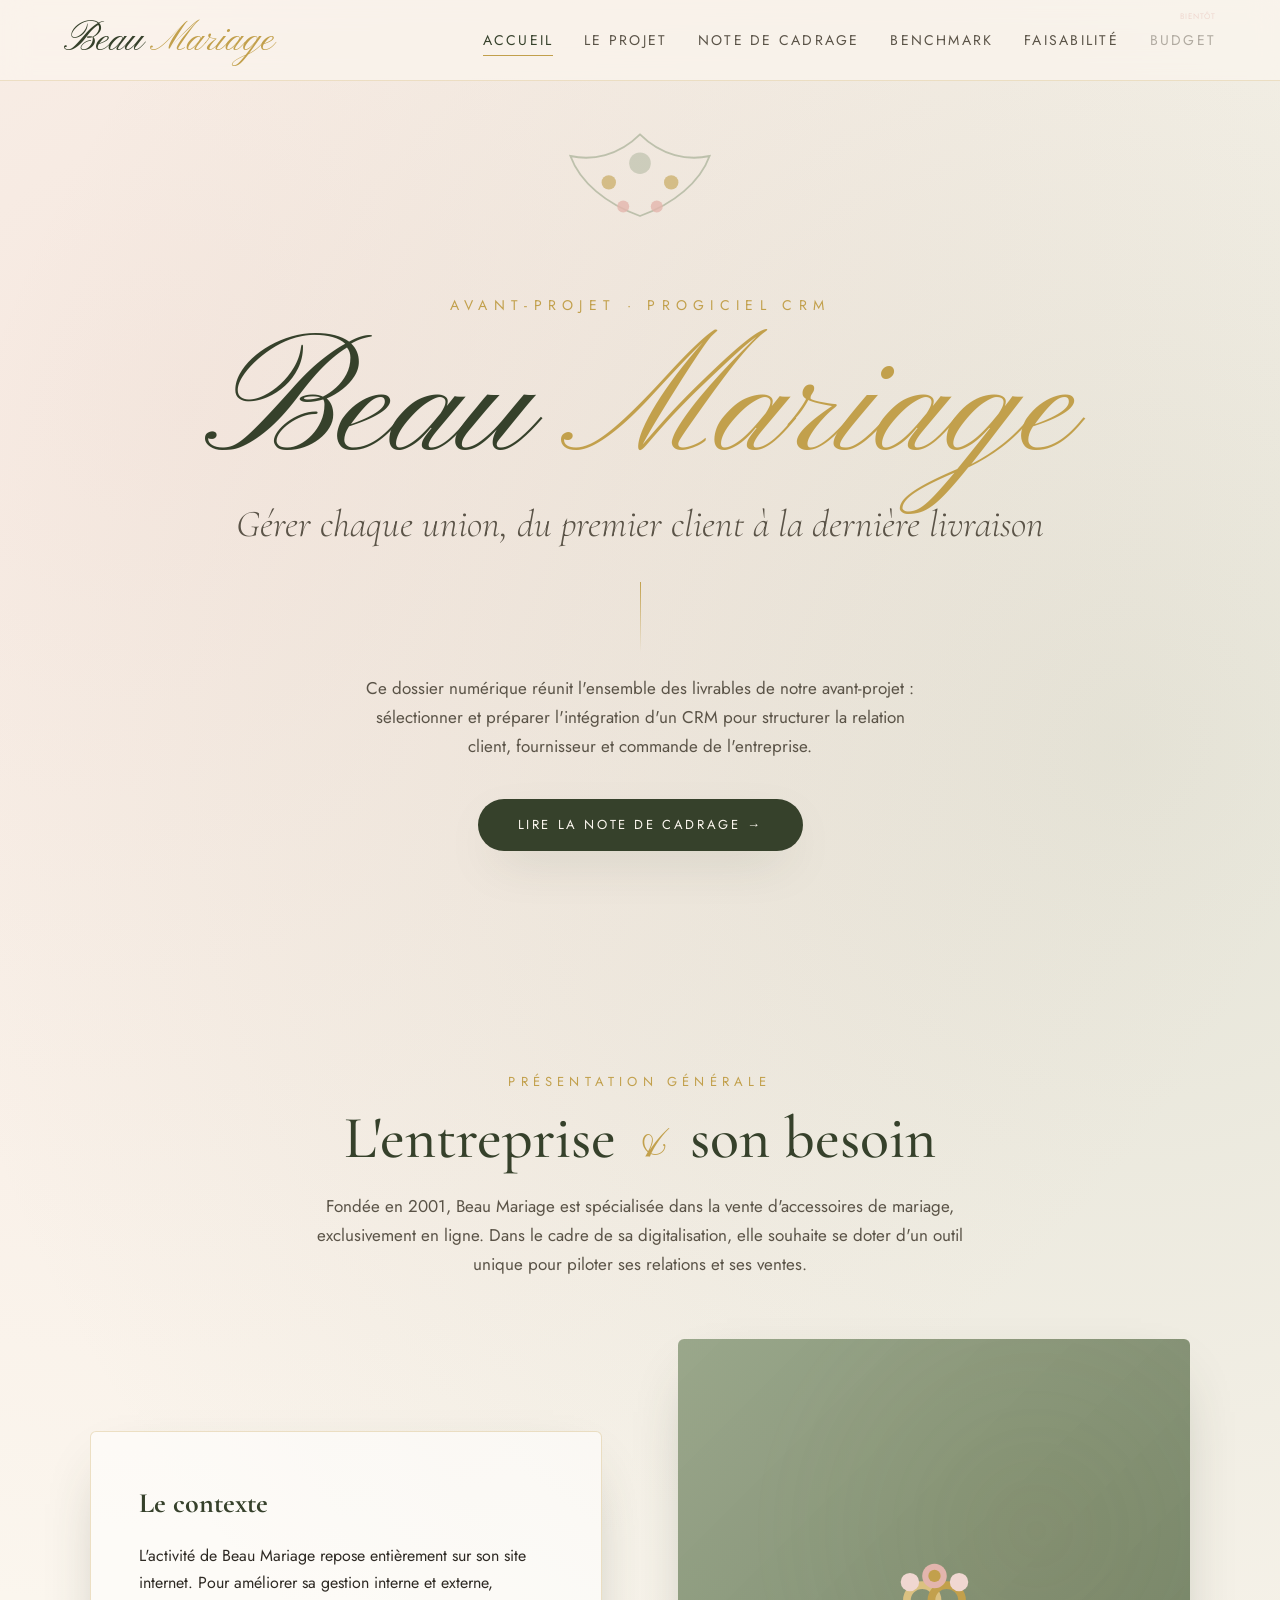
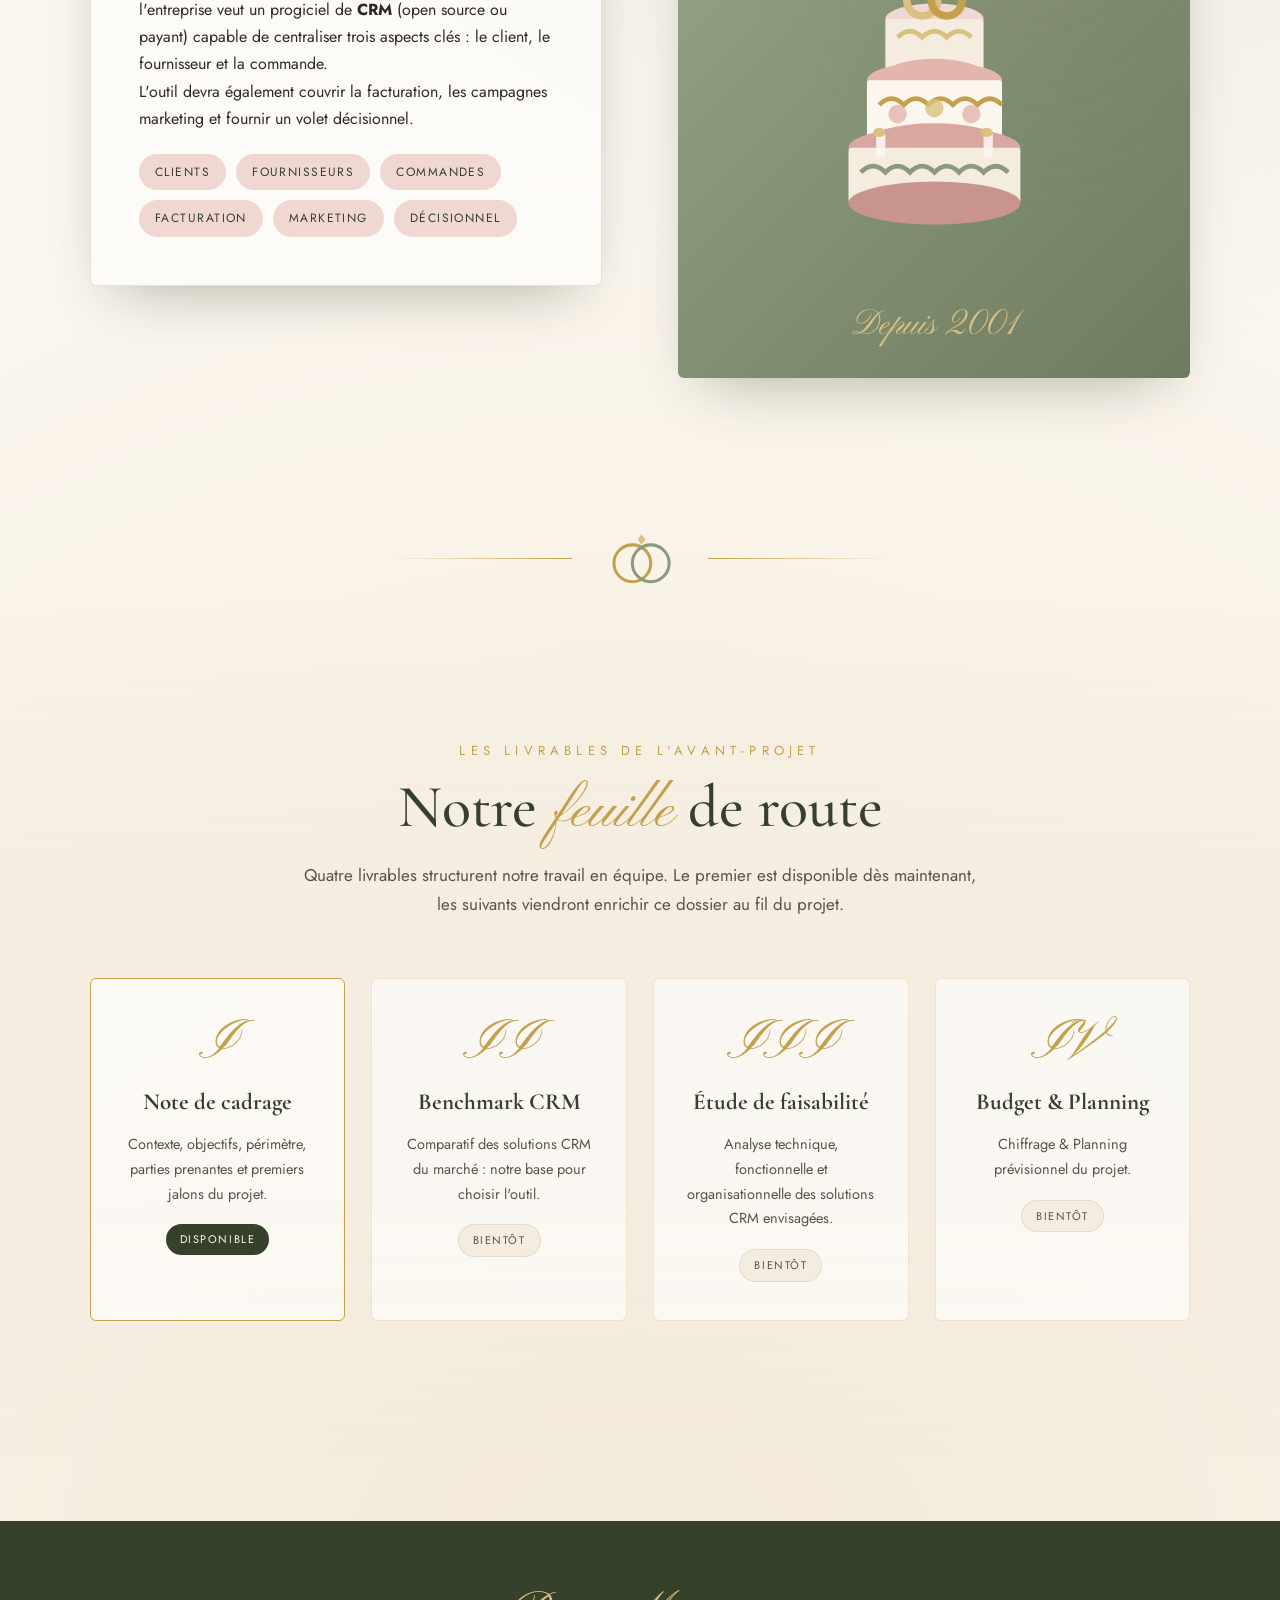
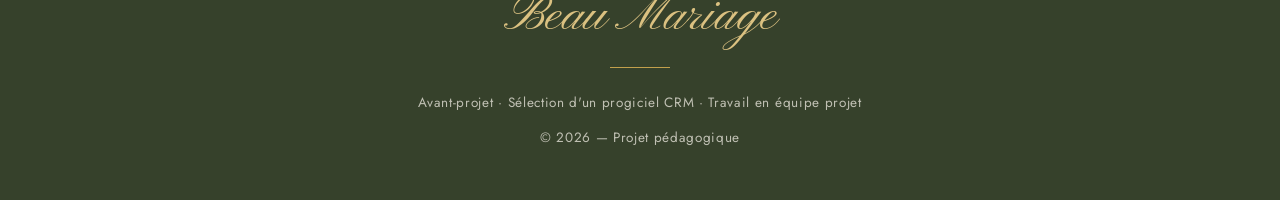
==== commit 4656cecc: "Update index.html" ====
--- a/index.html
+++ b/index.html
@@ -27,7 +27,7 @@
       <li><a href="index.html" class="is-active">Accueil</a></li>
       <li><a href="#projet">Le projet</a></li>
       <li><a href="note-de-cadrage.html">Note de cadrage</a></li>
-      <li><a href="#" class="soon">Benchmark</a></li>
+      <li><a href="benchmark.html">Benchmark</a></li>
       <li><a href="etude-faisabilite.html">Faisabilité</a></li>
       <li><a href="#" class="soon">Budget</a></li>
     </ul>
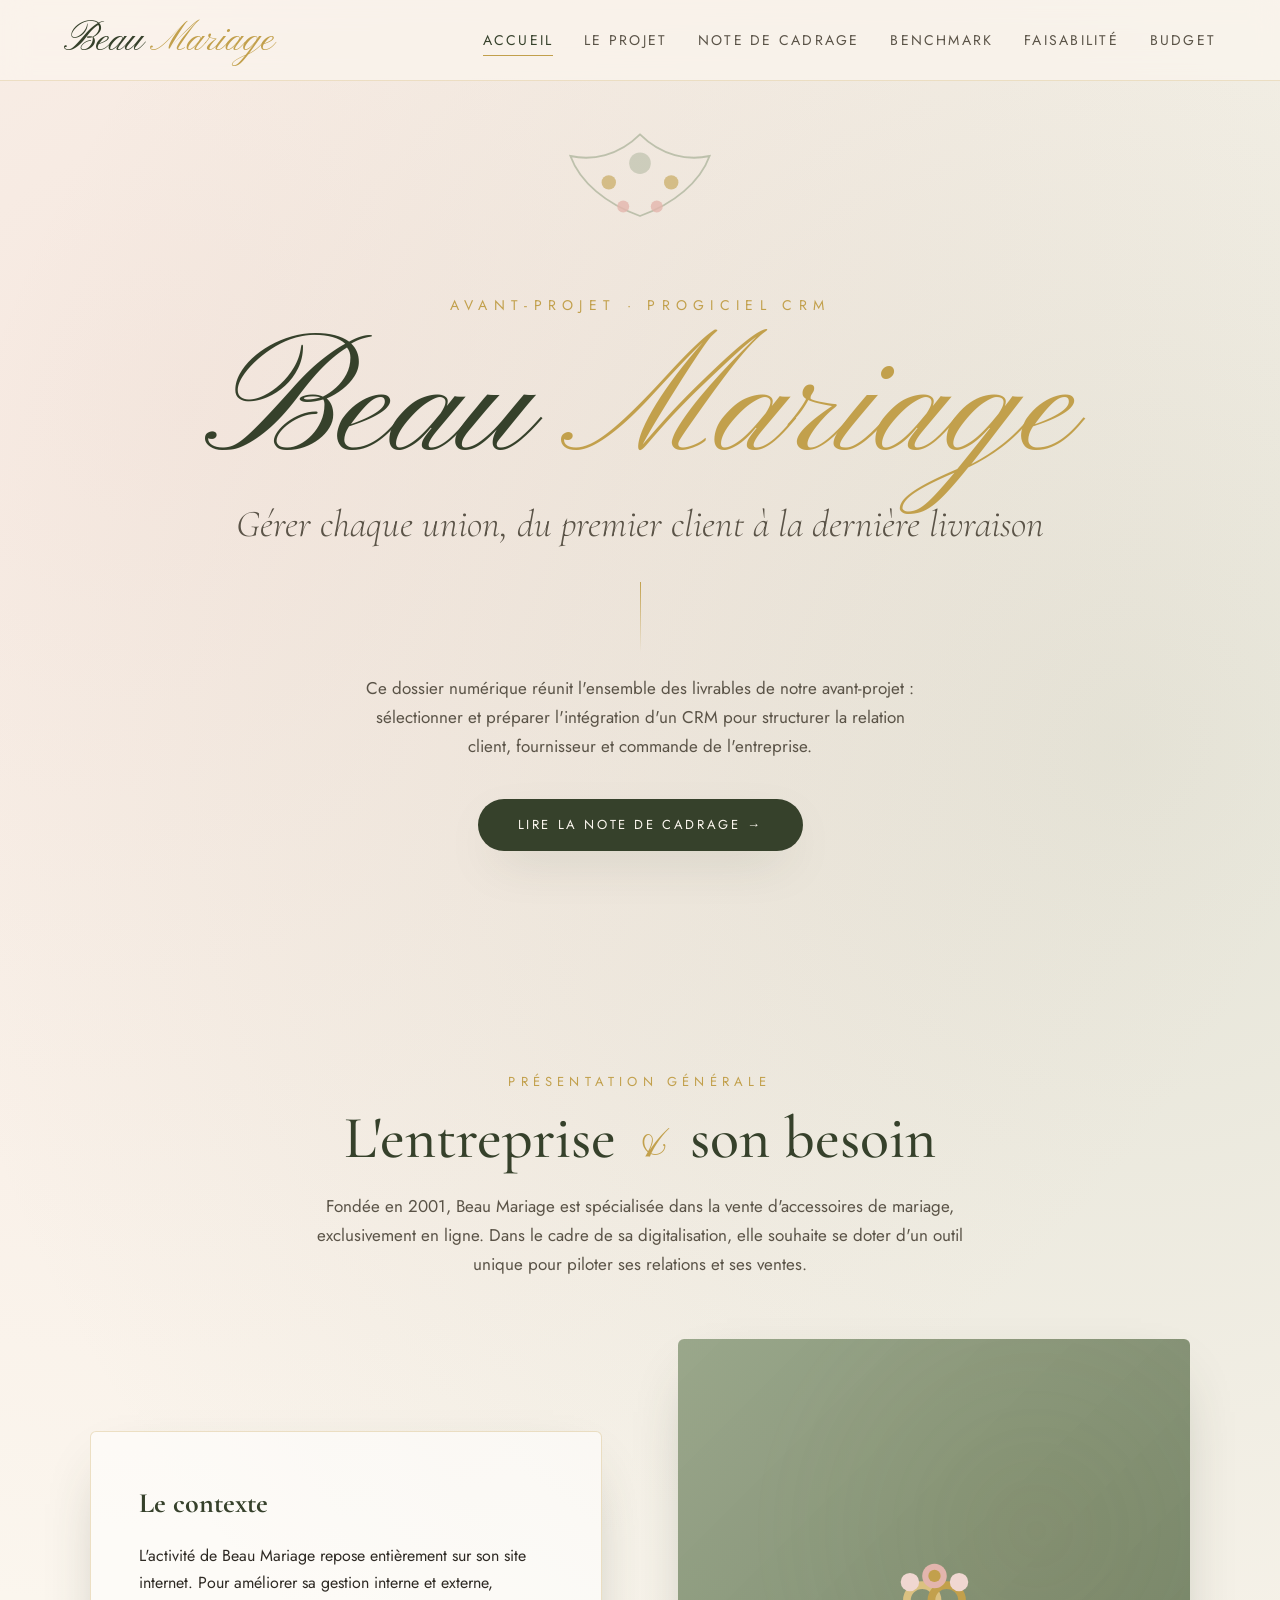
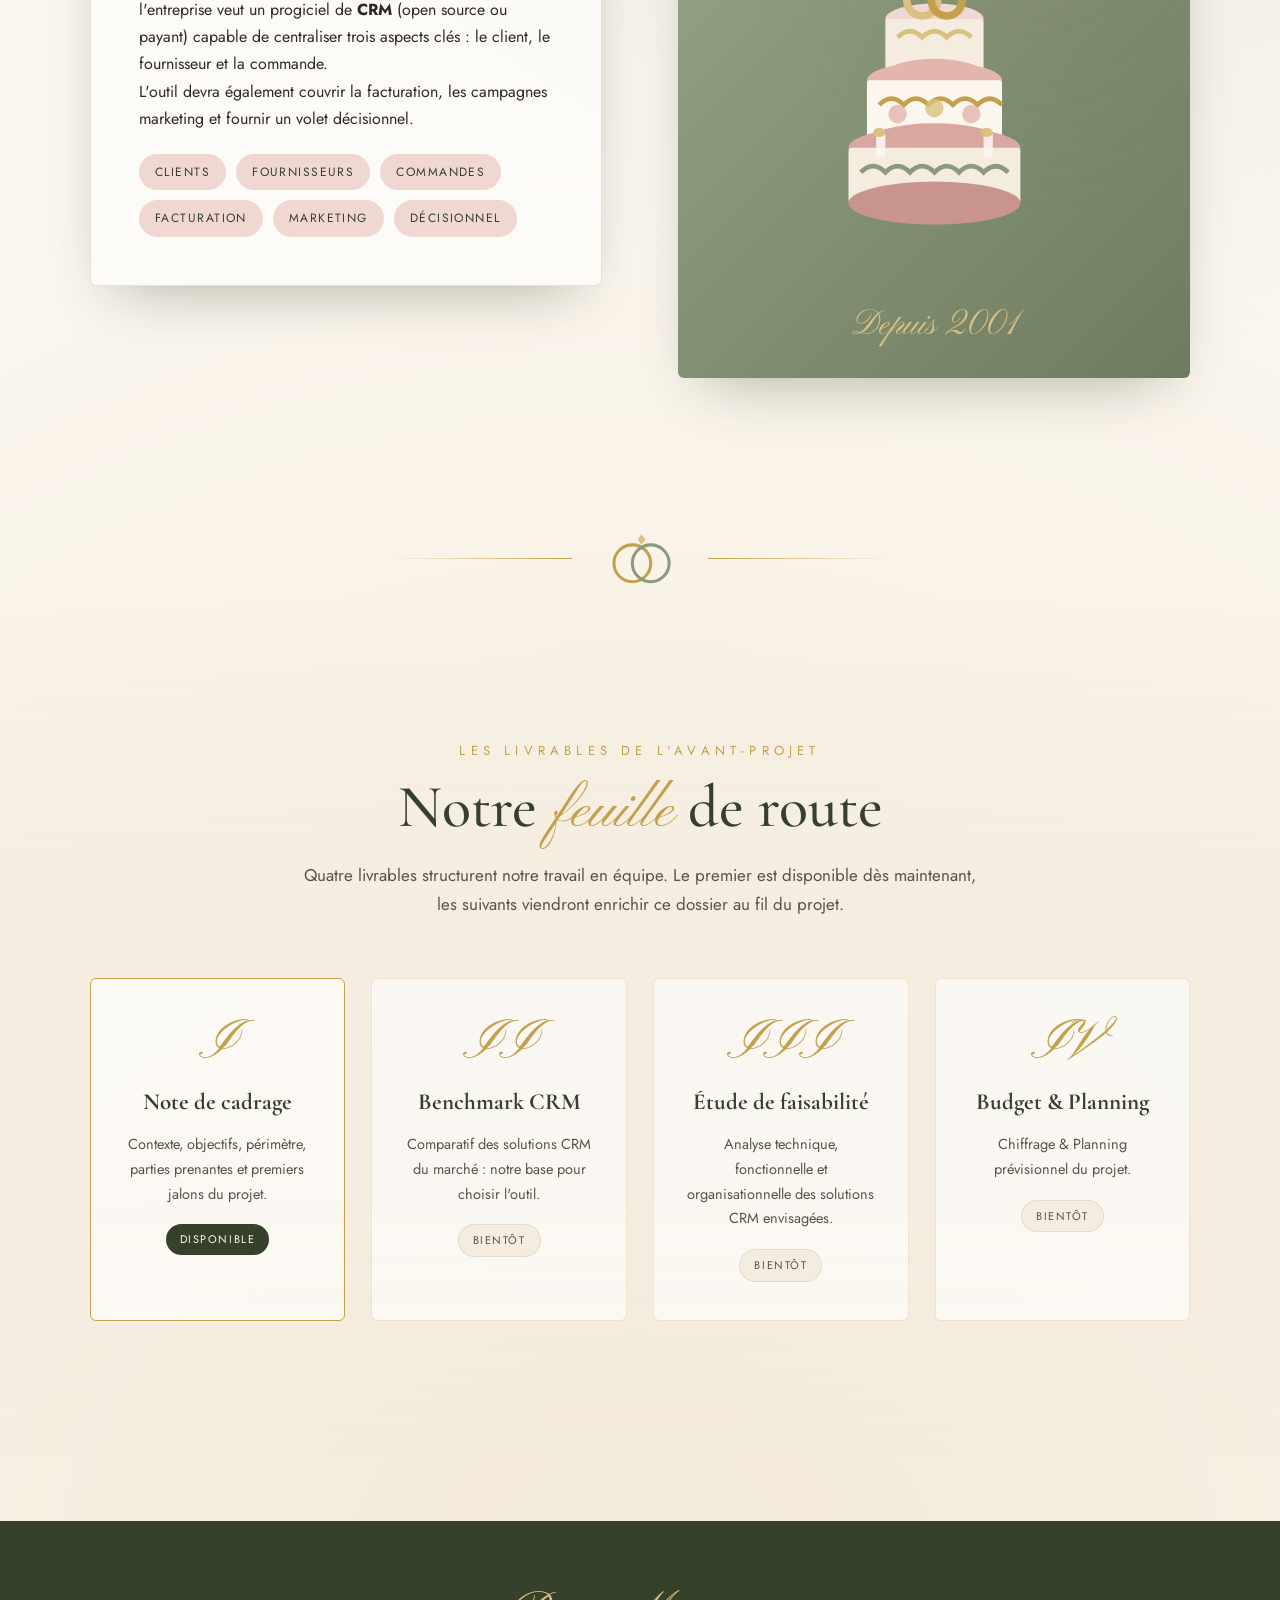
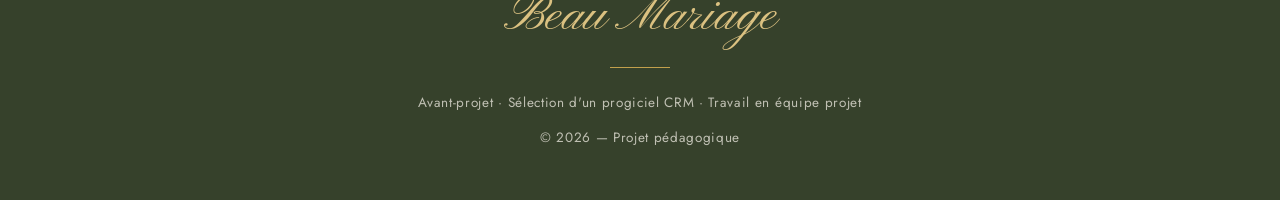
==== commit 9034ae78: "Update index.html" ====
--- a/index.html
+++ b/index.html
@@ -29,7 +29,7 @@
       <li><a href="note-de-cadrage.html">Note de cadrage</a></li>
       <li><a href="benchmark.html">Benchmark</a></li>
       <li><a href="etude-faisabilite.html">Faisabilité</a></li>
-      <li><a href="#" class="soon">Budget</a></li>
+      <li><a href="budget.html">Budget</a></li>
     </ul>
   </nav>
 
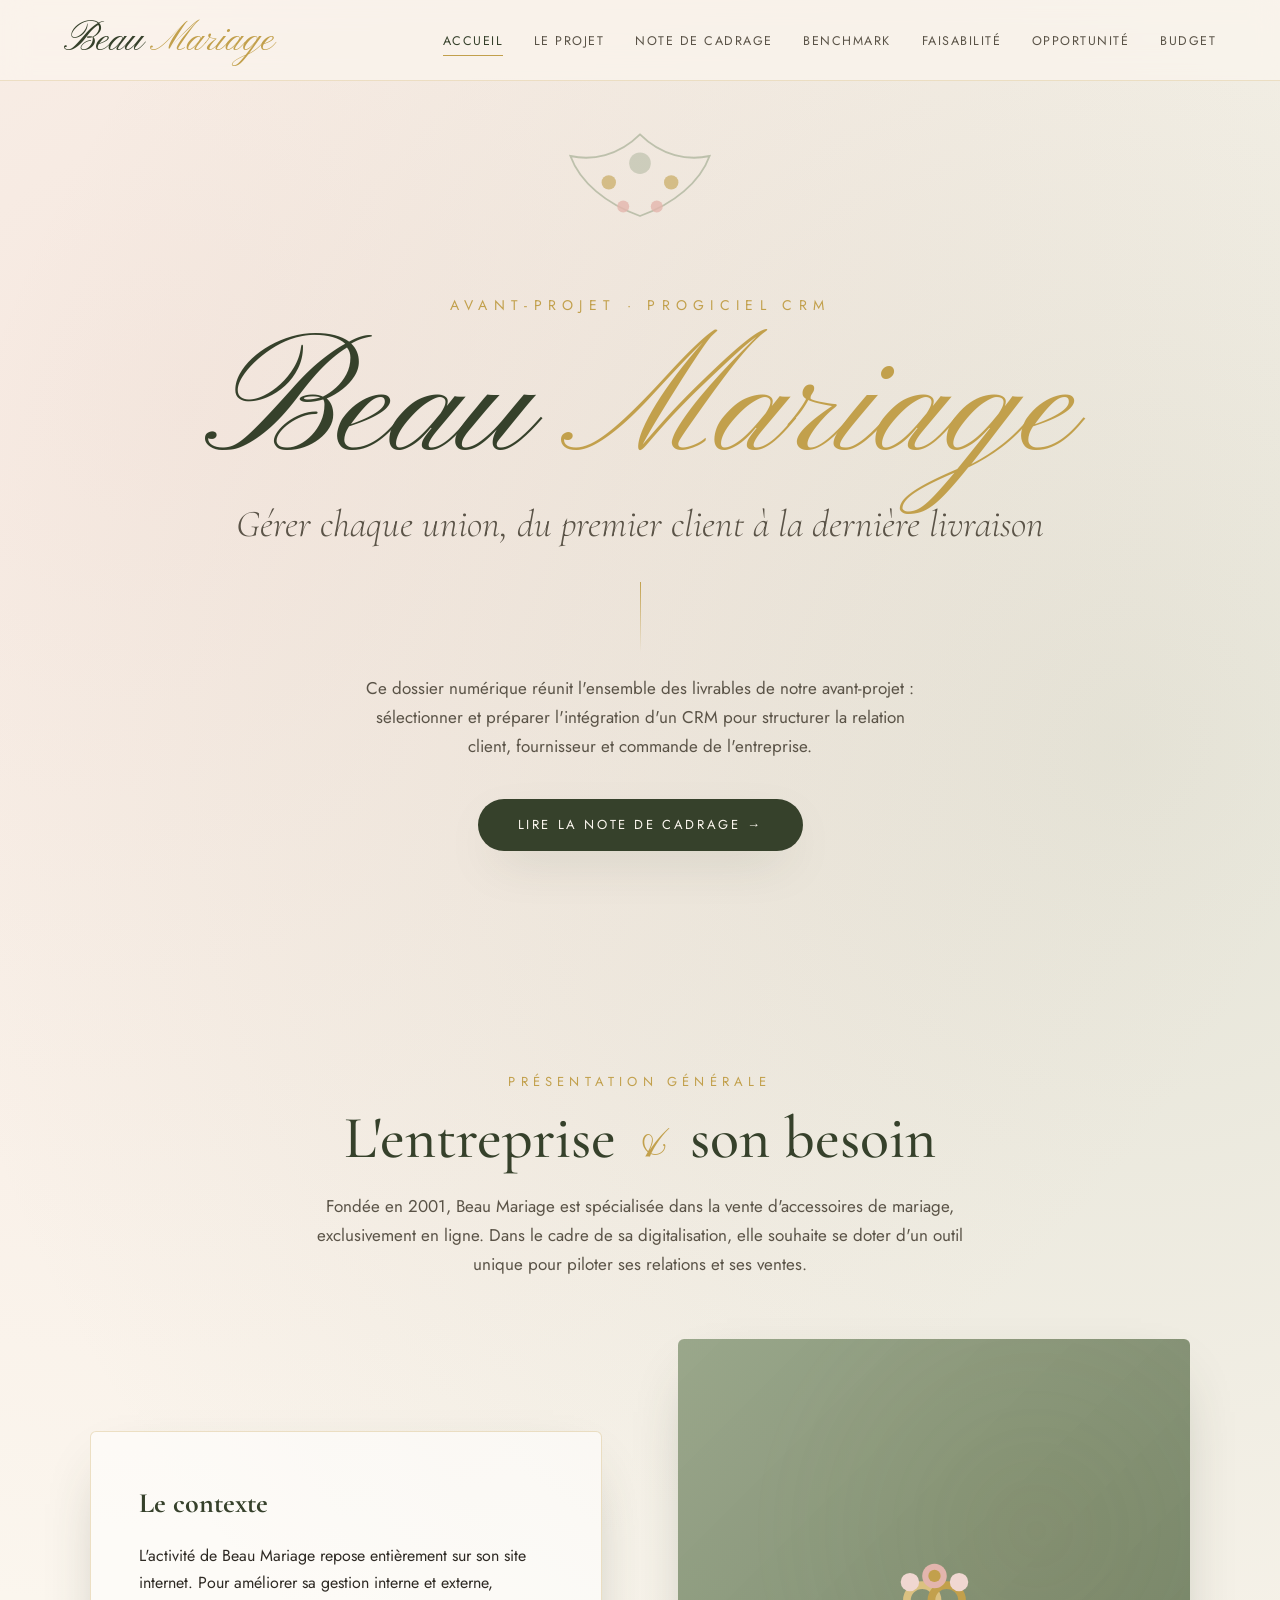
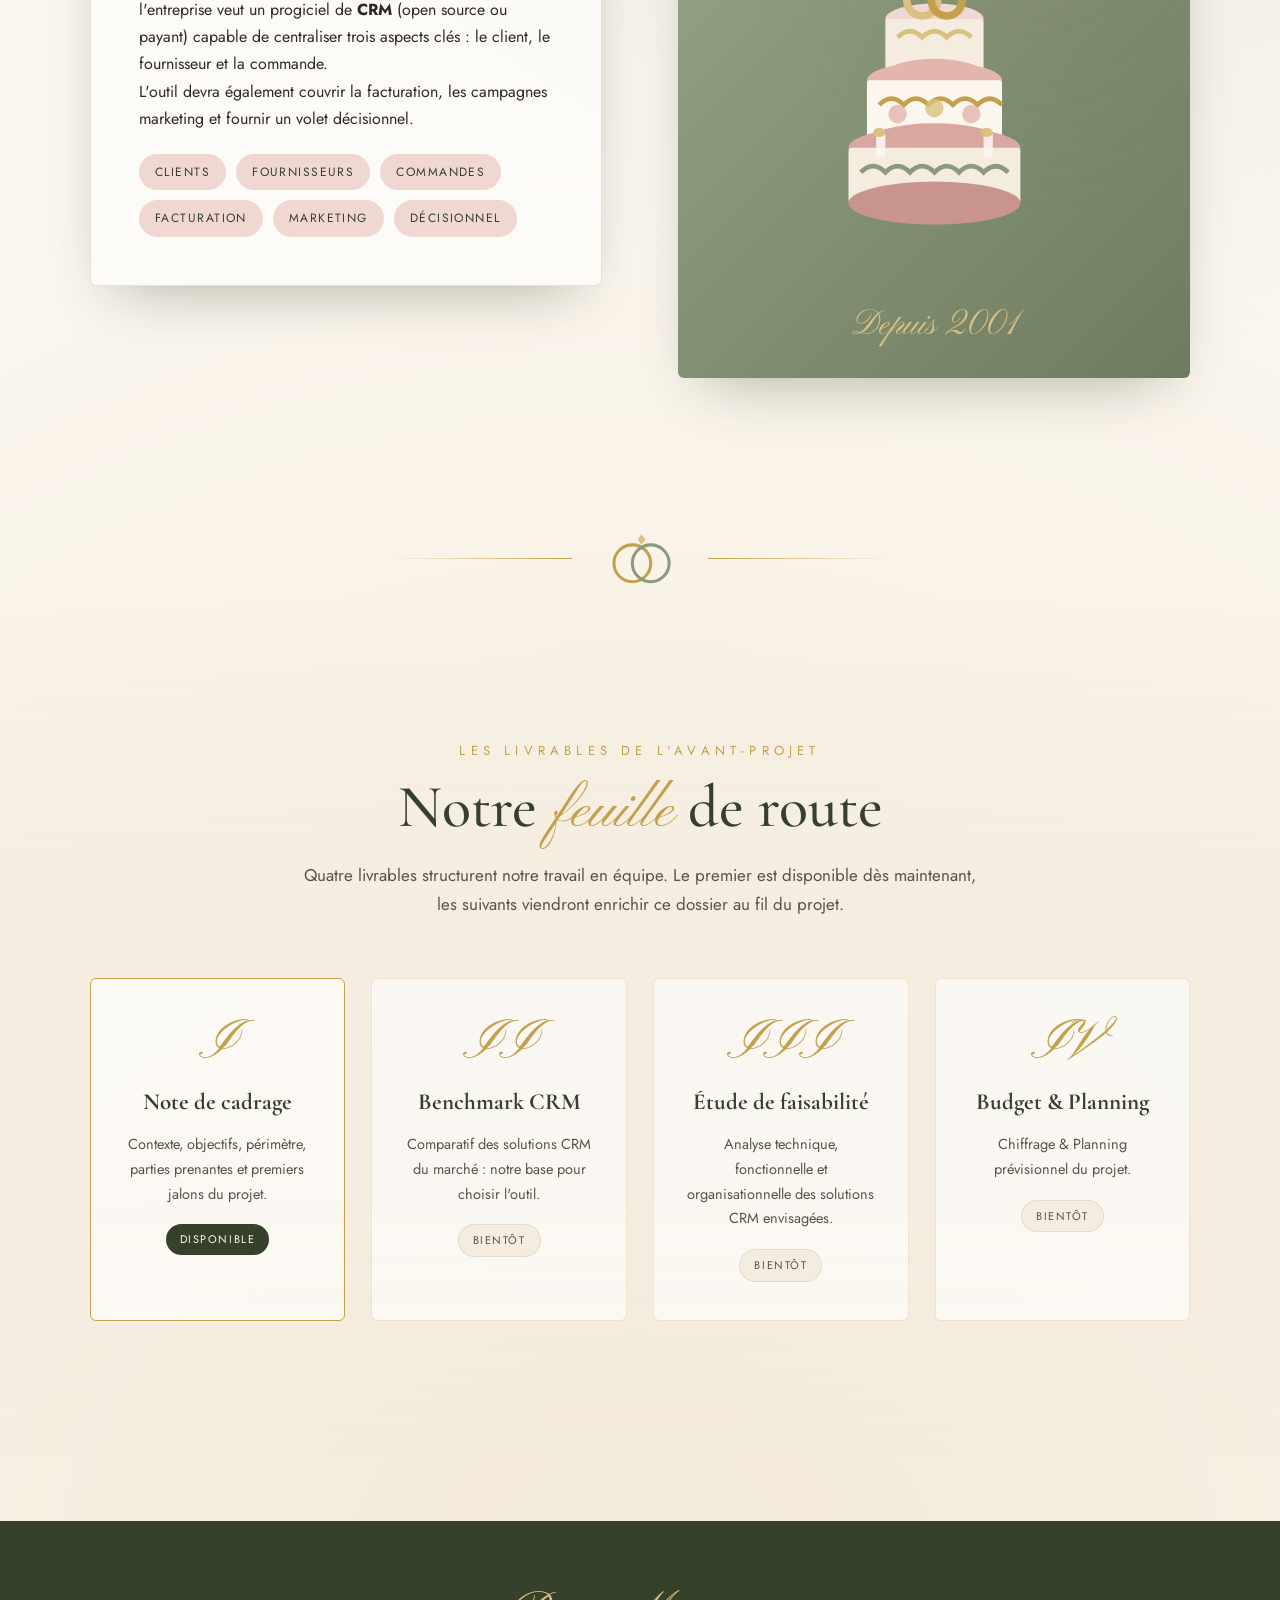
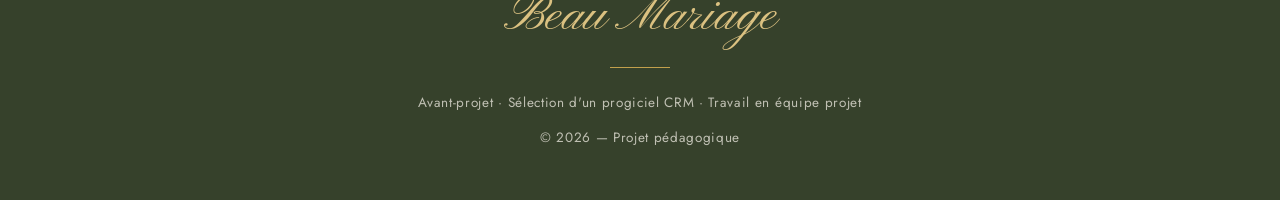
==== commit 71041617: "Update index.html" ====
--- a/index.html
+++ b/index.html
@@ -29,6 +29,7 @@
       <li><a href="note-de-cadrage.html">Note de cadrage</a></li>
       <li><a href="benchmark.html">Benchmark</a></li>
       <li><a href="etude-faisabilite.html">Faisabilité</a></li>
+      <li><a href="etude-opportunite.html">Opportunité</a></li>
       <li><a href="budget.html">Budget</a></li>
     </ul>
   </nav>
--- a/style.css
+++ b/style.css
@@ -102,8 +102,8 @@
 .nav__links { display: flex; gap: clamp(14px, 2.4vw, 38px); align-items: center; list-style: none; }
 .nav__links a {
   font-family: var(--font-body);
-  font-size: 14px;
-  letter-spacing: 0.16em;
+  font-size: 12.5px;
+  letter-spacing: 0.12em;
   text-transform: uppercase;
   color: var(--ink-soft);
   text-decoration: none;
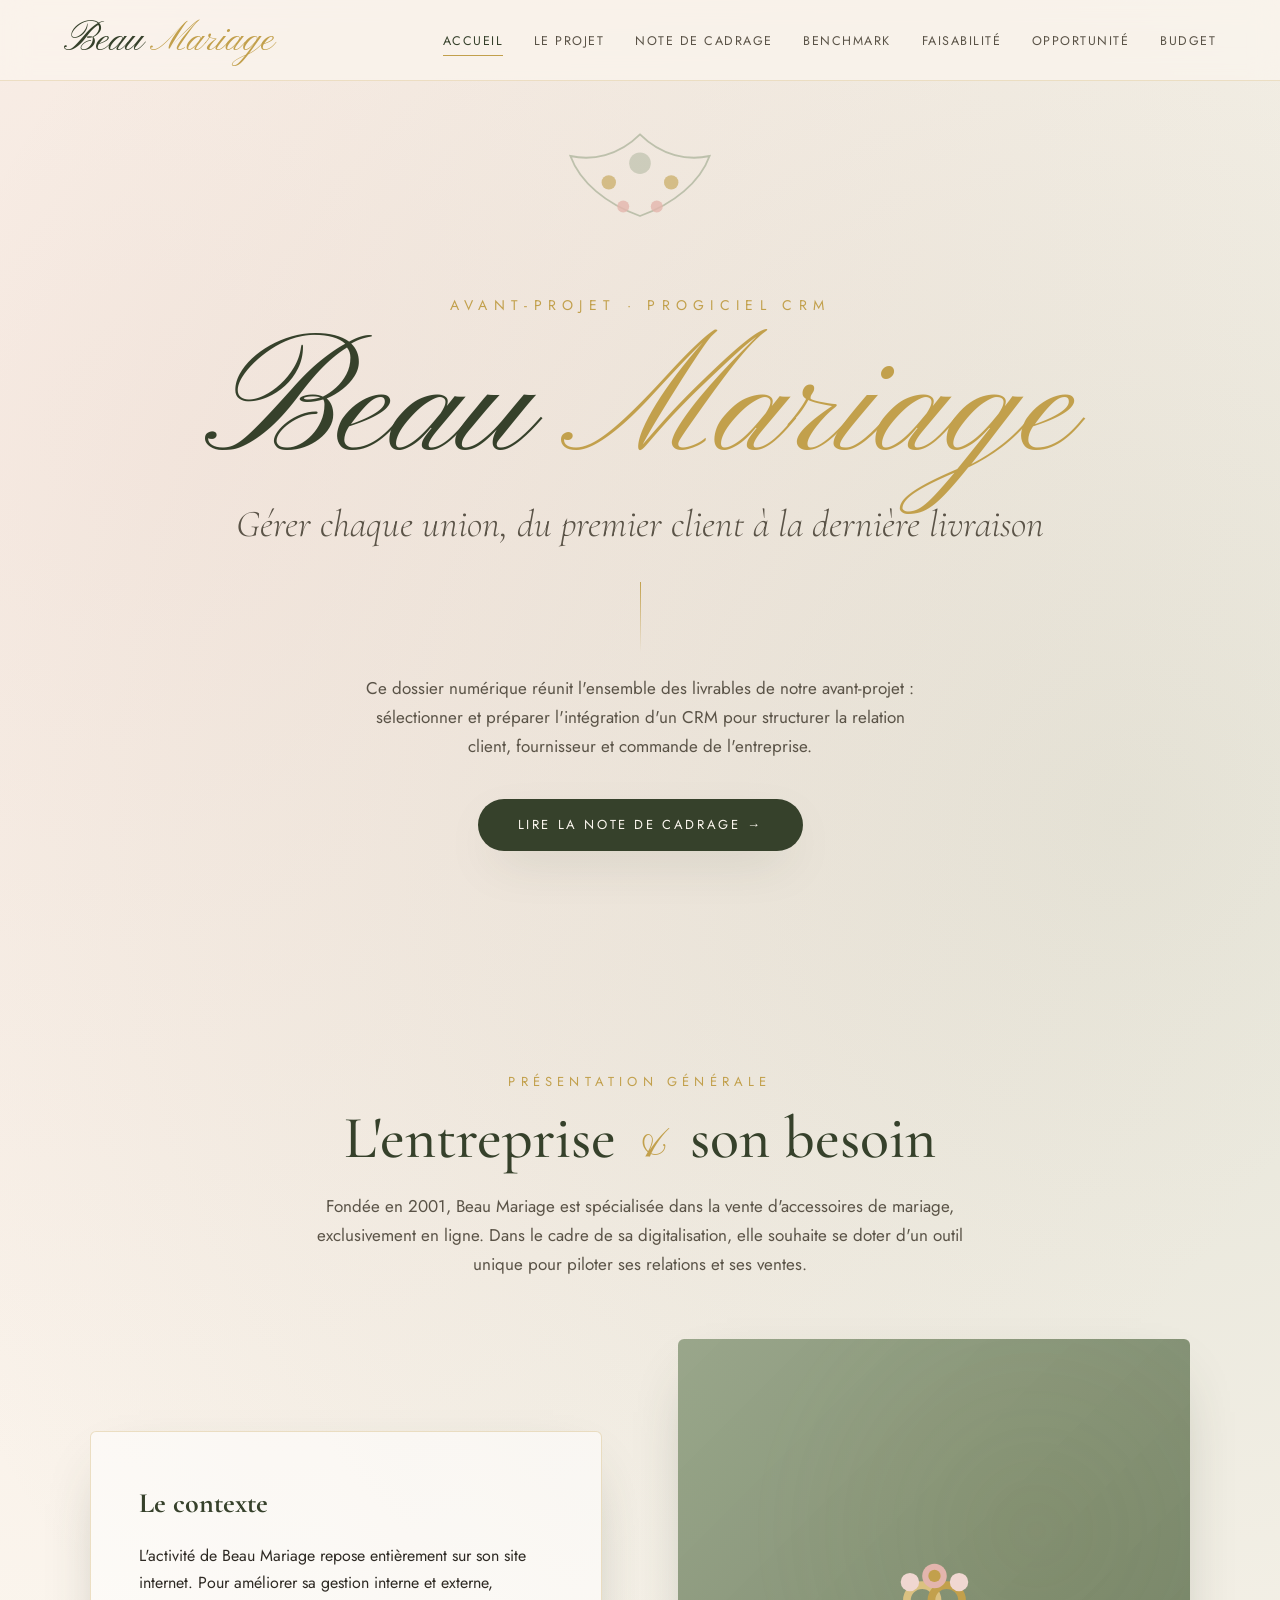
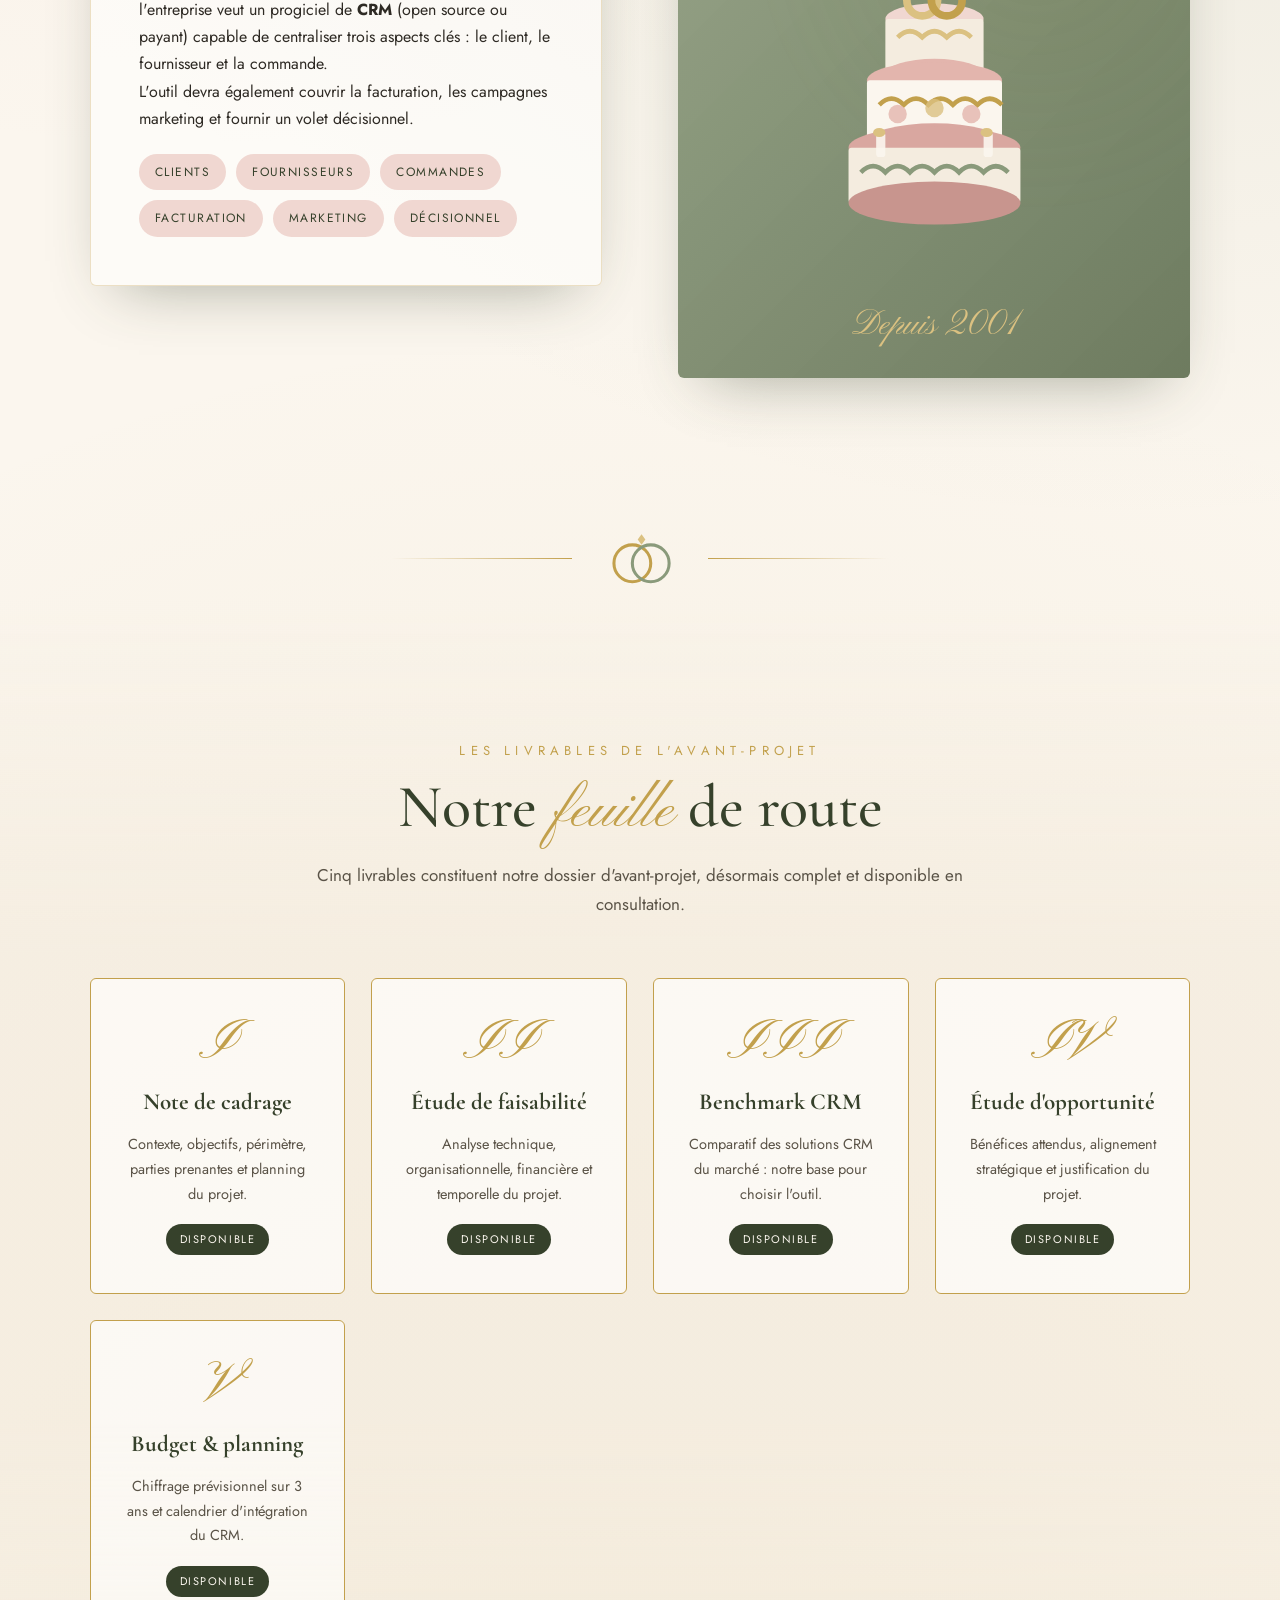
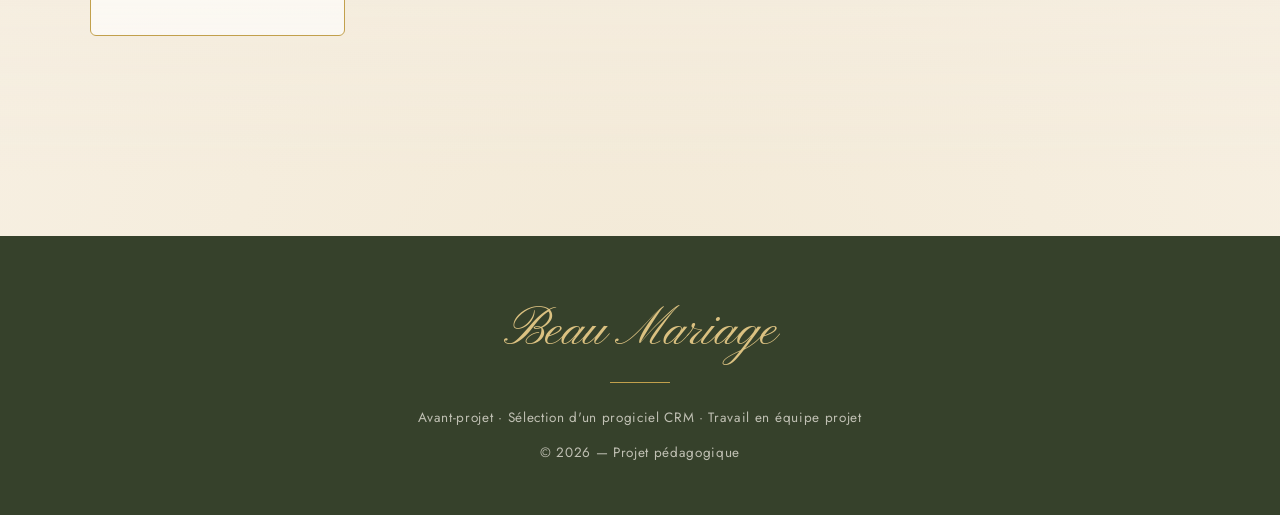
==== commit 72c2aaca: "Update index.html" ====
--- a/index.html
+++ b/index.html
@@ -132,40 +132,49 @@
     <p class="section__label fade">Les livrables de l'avant-projet</p>
     <h2 class="section__title fade">Notre <em>feuille</em> de route</h2>
     <p class="section__intro fade">
-      Quatre livrables structurent notre travail en équipe. Le premier est disponible dès maintenant,
-      les suivants viendront enrichir ce dossier au fil du projet.
+      Cinq livrables constituent notre dossier d'avant-projet, désormais complet et disponible en consultation.
     </p>
 
-    <div class="deliverables">
+   <div class="deliverables">
       <article class="card card--ready fade">
         <div class="card__num">I</div>
         <h3>Note de cadrage</h3>
-        <p>Contexte, objectifs, périmètre, parties prenantes et premiers jalons du projet.</p>
+        <p>Contexte, objectifs, périmètre, parties prenantes et planning du projet.</p>
         <span class="card__badge card__badge--ready">Disponible</span>
         <a href="note-de-cadrage.html" class="card__link" aria-label="Ouvrir la note de cadrage"></a>
       </article>
 
-      <article class="card fade">
+      <article class="card card--ready fade">
         <div class="card__num">II</div>
+        <h3>Étude de faisabilité</h3>
+        <p>Analyse technique, organisationnelle, financière et temporelle du projet.</p>
+        <span class="card__badge card__badge--ready">Disponible</span>
+        <a href="etude-faisabilite.html" class="card__link" aria-label="Ouvrir l'étude de faisabilité"></a>
+      </article>
+
+      <article class="card card--ready fade">
+        <div class="card__num">III</div>
         <h3>Benchmark CRM</h3>
         <p>Comparatif des solutions CRM du marché : notre base pour choisir l'outil.</p>
-        <span class="card__badge card__badge--soon">Bientôt</span>
-      </article>
-      
-      <article class="card fade">
-        <div class="card__num">III</div>
-        <h3>Étude de faisabilité</h3>
-        <p>Analyse technique, fonctionnelle et organisationnelle des solutions CRM envisagées.</p>
-        <span class="card__badge card__badge--soon">Bientôt</span>
+        <span class="card__badge card__badge--ready">Disponible</span>
+        <a href="benchmark.html" class="card__link" aria-label="Ouvrir le benchmark"></a>
       </article>
 
-      <article class="card fade">
+      <article class="card card--ready fade">
         <div class="card__num">IV</div>
-        <h3>Budget & Planning </h3>
-        <p>Chiffrage & Planning prévisionnel du projet.</p>
-        <span class="card__badge card__badge--soon">Bientôt</span>
+        <h3>Étude d'opportunité</h3>
+        <p>Bénéfices attendus, alignement stratégique et justification du projet.</p>
+        <span class="card__badge card__badge--ready">Disponible</span>
+        <a href="etude-opportunite.html" class="card__link" aria-label="Ouvrir l'étude d'opportunité"></a>
       </article>
 
+      <article class="card card--ready fade">
+        <div class="card__num">V</div>
+        <h3>Budget &amp; planning</h3>
+        <p>Chiffrage prévisionnel sur 3 ans et calendrier d'intégration du CRM.</p>
+        <span class="card__badge card__badge--ready">Disponible</span>
+        <a href="budget.html" class="card__link" aria-label="Ouvrir le budget"></a>
+      </article>
     </div>
   </section>
 
